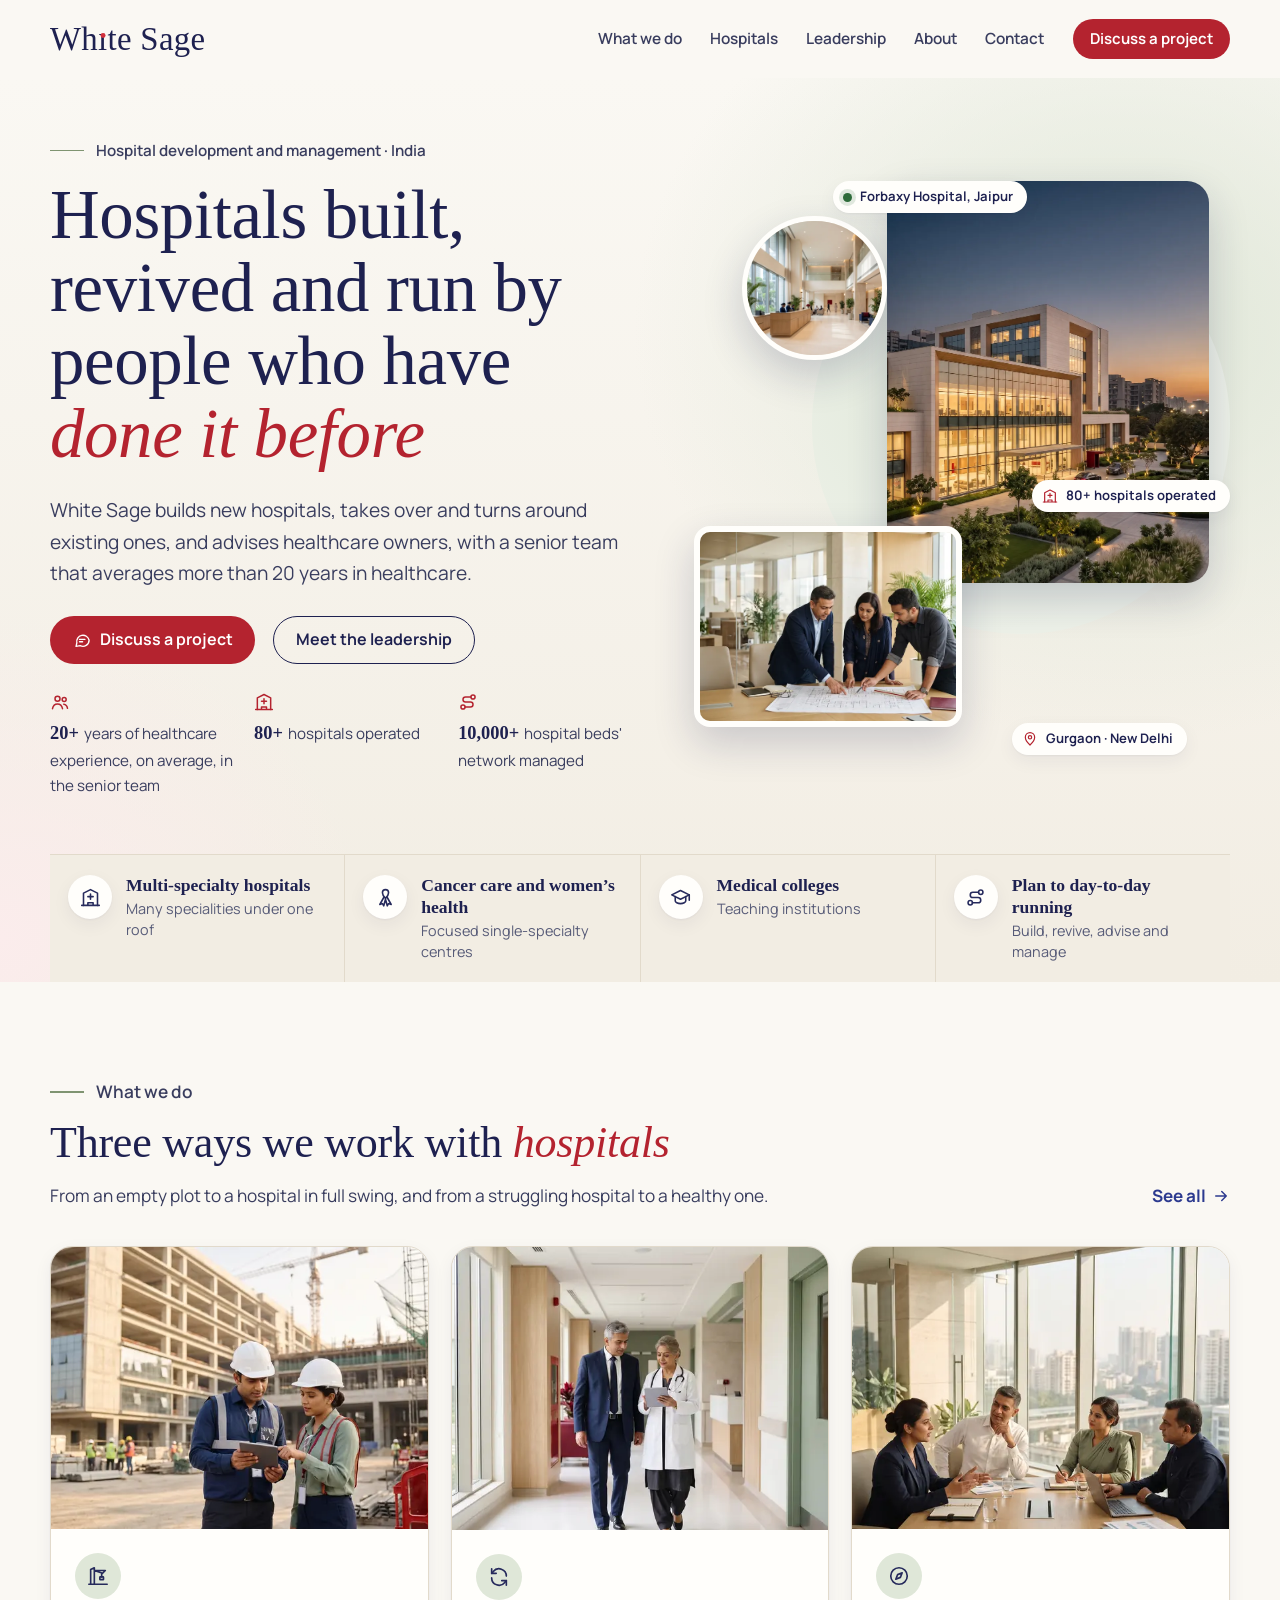
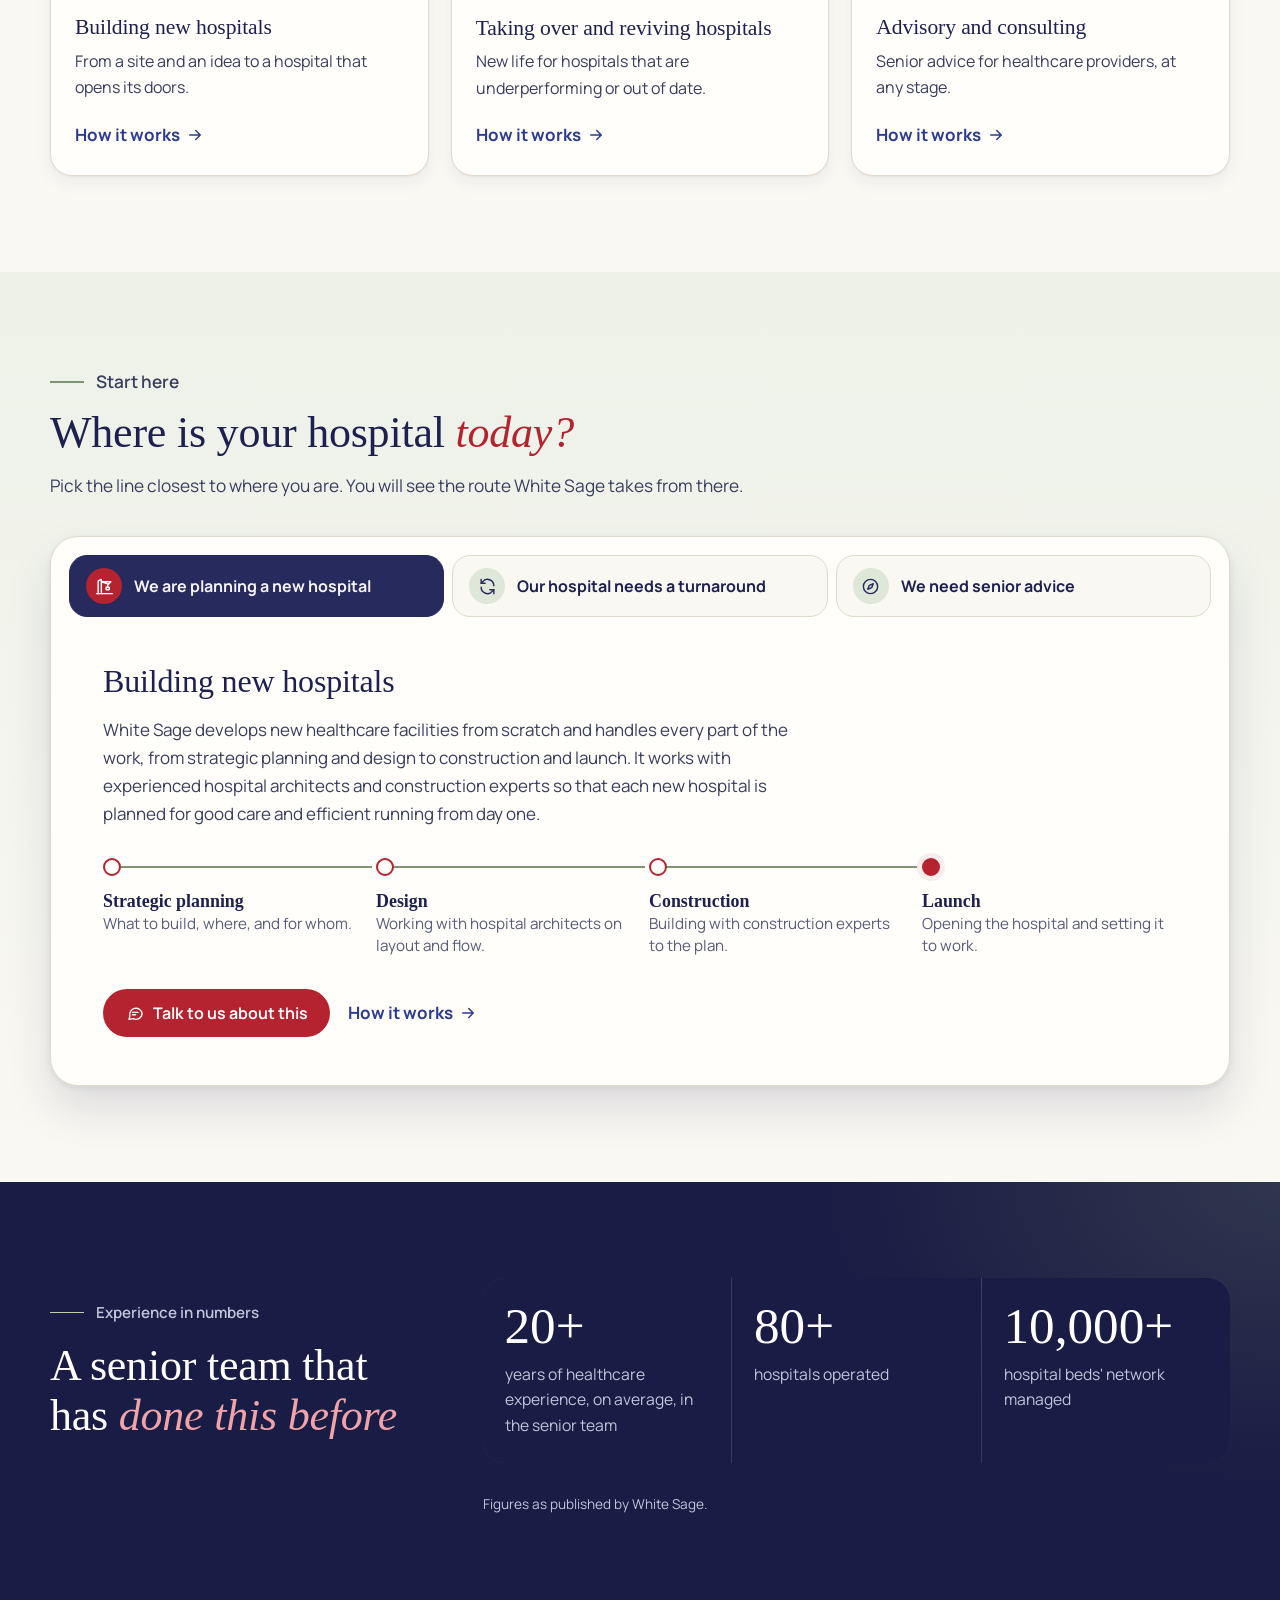
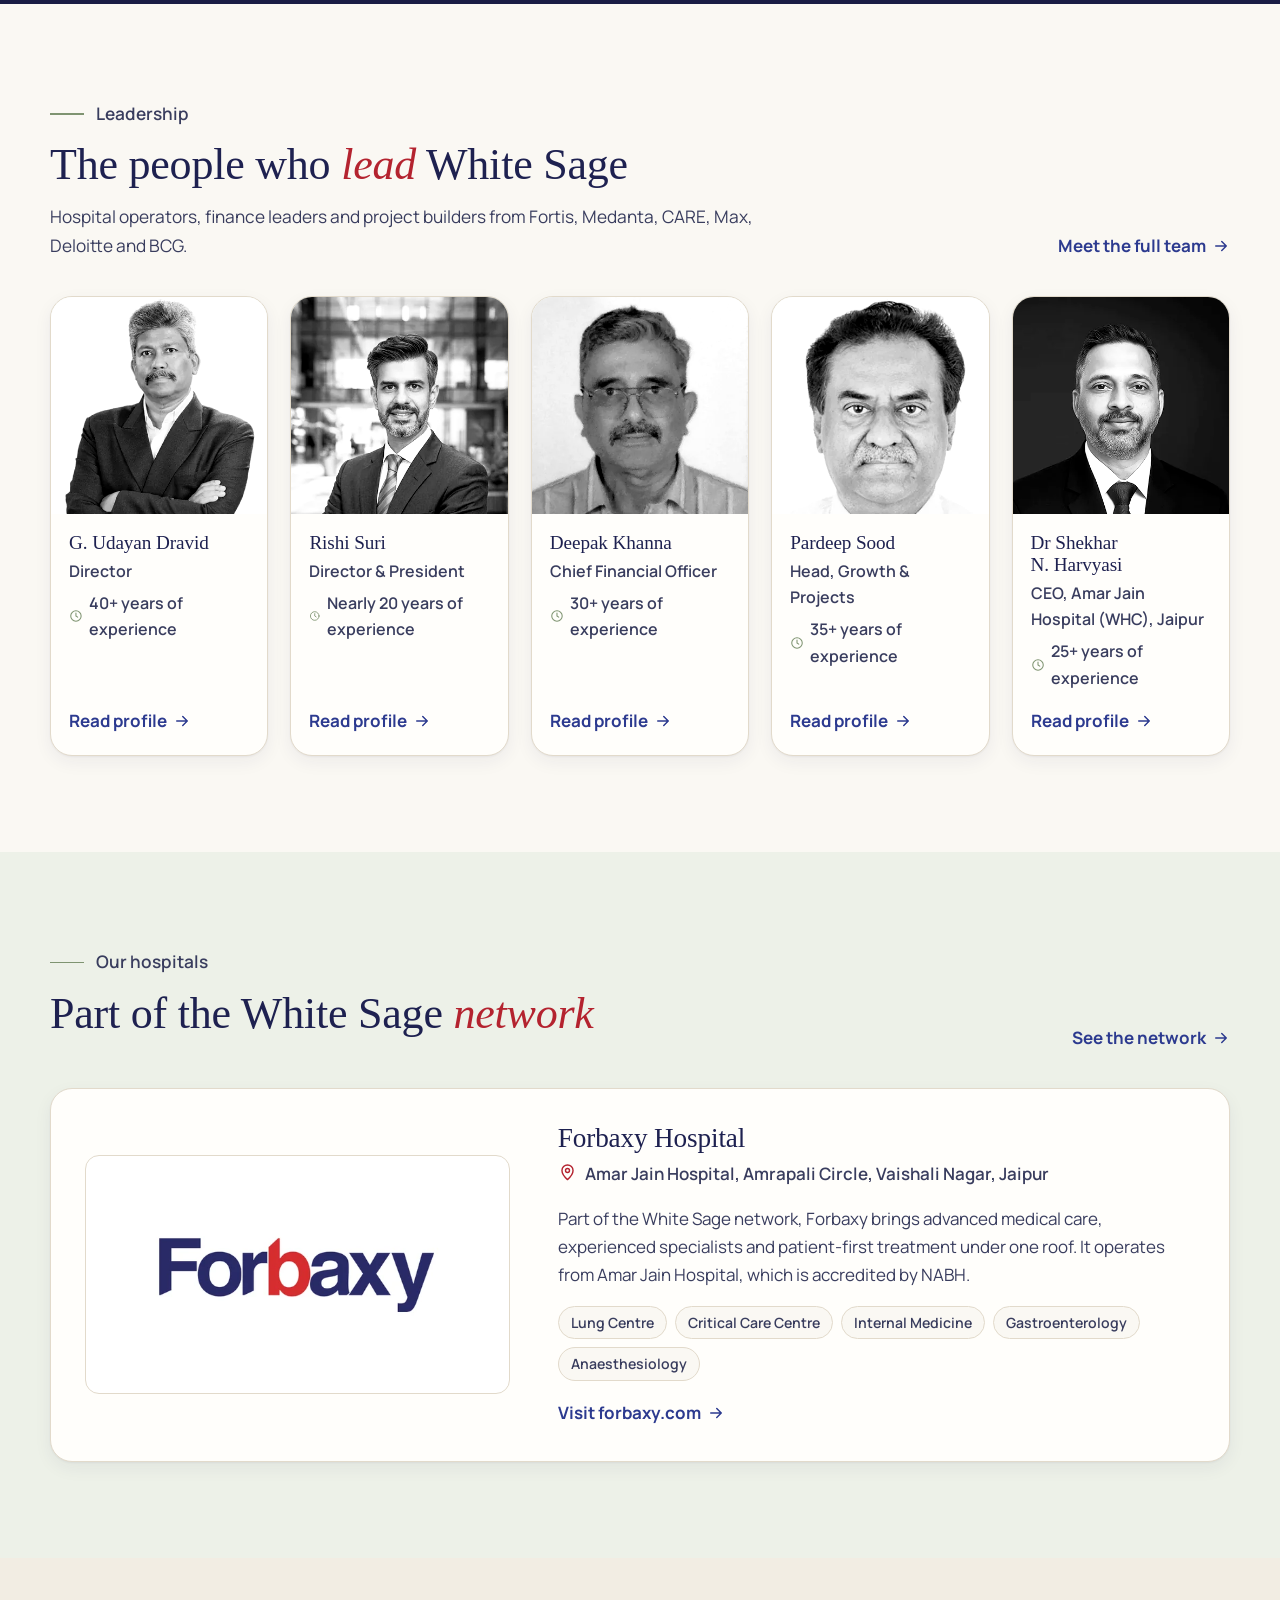
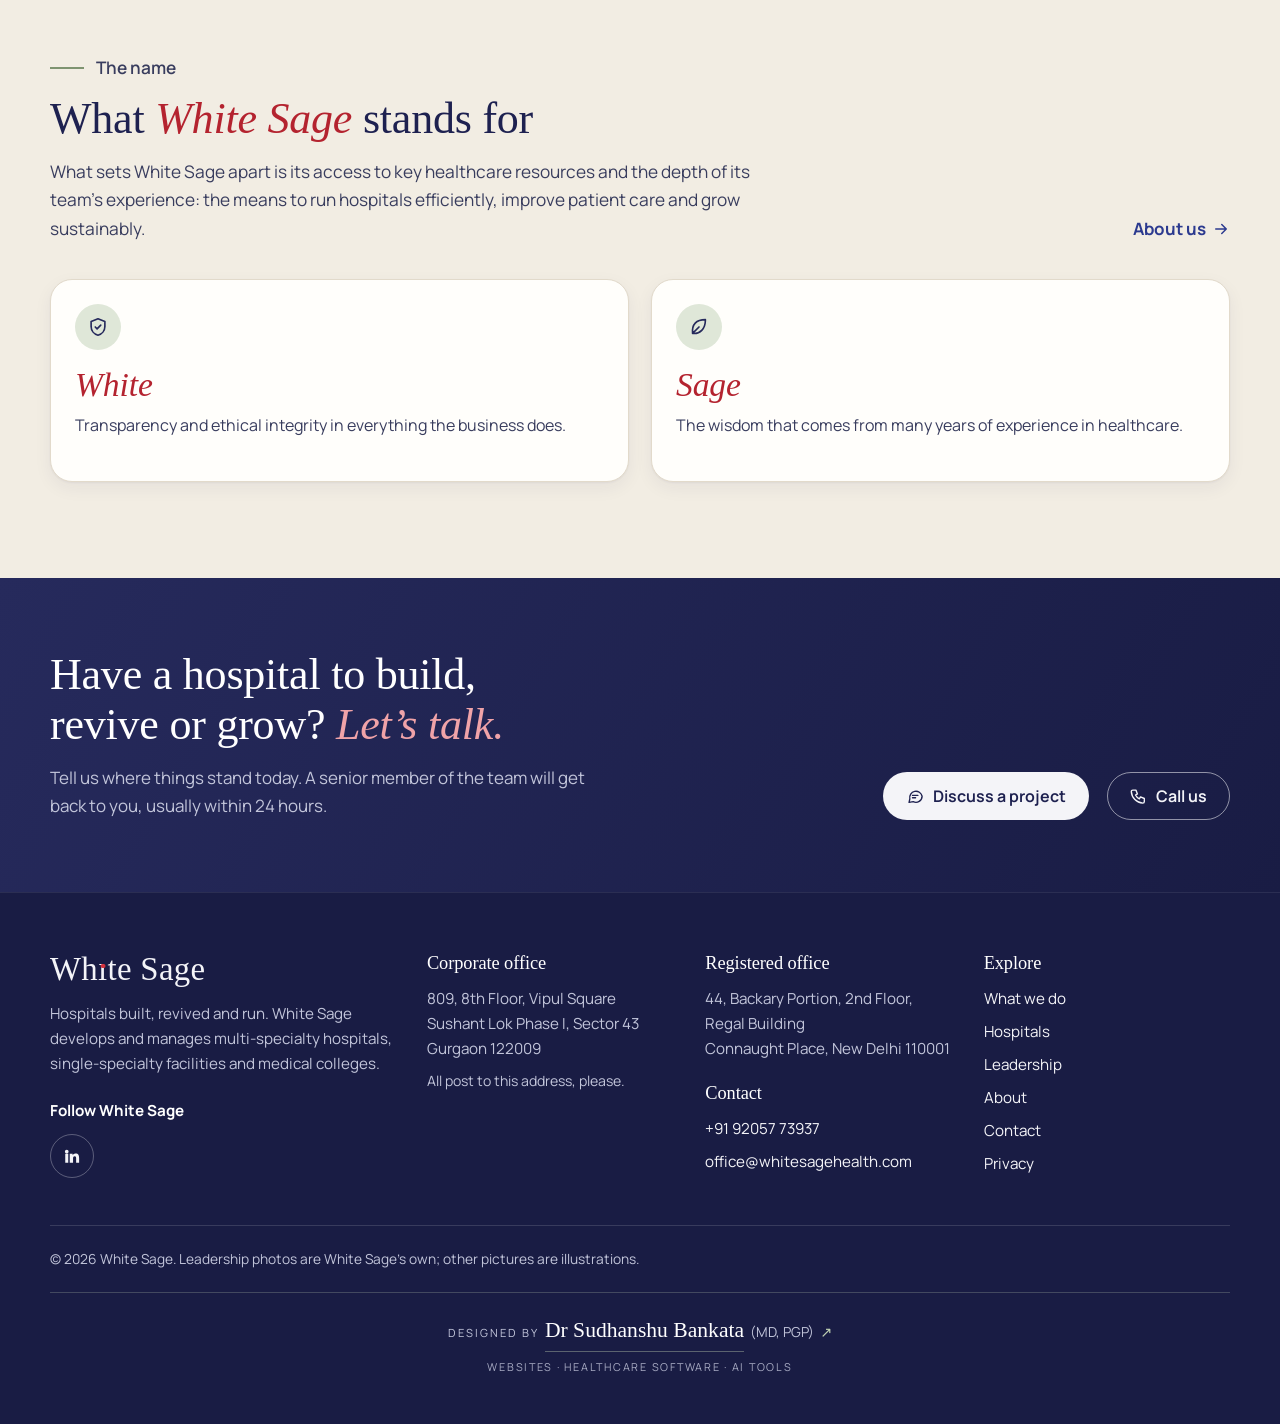
==== index.html @ d0e11351 "White Sage website: first publish (pitch preview, not indexed) Seven pages and a 404 built with the " ====
<!doctype html>
<html lang="en-IN" data-root="">
<head>
<meta charset="utf-8">
<meta name="viewport" content="width=device-width, initial-scale=1, viewport-fit=cover">
<title>White Sage | Build, revive and run hospitals</title>
<meta name="description" content="White Sage builds new hospitals, takes over and turns around existing ones, and advises healthcare owners in India.">
<meta name="robots" content="noindex, nofollow">
<link rel="canonical" href="https://drbankata.github.io/white-sage/">
<meta name="theme-color" content="#262A5C">
<meta property="og:type" content="website">
<meta property="og:site_name" content="White Sage">
<meta property="og:title" content="White Sage | Build, revive and run hospitals">
<meta property="og:description" content="White Sage builds new hospitals, takes over and turns around existing ones, and advises healthcare owners in India.">
<meta property="og:url" content="https://drbankata.github.io/white-sage/">
<meta property="og:image" content="https://drbankata.github.io/white-sage/assets/img/og-image.jpg">
<meta property="og:image:width" content="1200">
<meta property="og:image:height" content="630">
<meta property="og:locale" content="en_IN">
<meta name="twitter:card" content="summary_large_image">
<link rel="icon" href="assets/img/favicon.svg" type="image/svg+xml">
<link rel="icon" href="assets/img/favicon-32.png" sizes="32x32" type="image/png">
<link rel="apple-touch-icon" href="assets/img/apple-touch-icon.png">
<link rel="preload" href="assets/fonts/bodoni.woff2" as="font" type="font/woff2" crossorigin>
<link rel="preload" href="assets/fonts/manrope.woff2" as="font" type="font/woff2" crossorigin>
<link rel="preload" as="image" href="assets/img/pics/hero-main.webp" fetchpriority="high" media="(min-width: 900px)">
<link rel="stylesheet" href="assets/css/site.css?v=835ce0eeab">
<script type="application/ld+json">{"@context": "https://schema.org", "@graph": [{"@type": "Organization", "@id": "https://drbankata.github.io/white-sage/#org", "name": "White Sage", "url": "https://drbankata.github.io/white-sage/", "logo": "https://drbankata.github.io/white-sage/assets/img/logo-512.png", "description": "White Sage develops and manages multi-specialty hospitals, single-specialty facilities focused on cancer care and women's health, and medical colleges.", "email": "office@whitesagehealth.com", "telephone": "+91-9205773937", "sameAs": ["https://www.linkedin.com/company/white-sage-health/"], "address": {"@type": "PostalAddress", "streetAddress": "809, 8th Floor, Vipul Square, Sushant Lok Phase I, Sector 43", "addressLocality": "Gurgaon", "addressRegion": "Haryana", "postalCode": "122009", "addressCountry": "IN"}}, {"@type": "WebSite", "@id": "https://drbankata.github.io/white-sage/#website", "name": "White Sage", "url": "https://drbankata.github.io/white-sage/", "publisher": {"@id": "https://drbankata.github.io/white-sage/#org"}}]}</script>
<script type="application/ld+json">{"@context": "https://schema.org", "@type": "Service", "name": "Building new hospitals", "description": "White Sage develops new healthcare facilities from scratch and handles every part of the work, from strategic planning and design to construction and launch. It works with experienced hospital architects and construction experts so that each new hospital is planned for good care and efficient running from day one.", "provider": {"@id": "https://drbankata.github.io/white-sage/#org"}}</script>
<script type="application/ld+json">{"@context": "https://schema.org", "@type": "Service", "name": "Taking over and reviving hospitals", "description": "White Sage takes over and transforms hospitals that are underperforming or outdated. The work starts with a full assessment, then makes planned improvements to operations, infrastructure and patient care, bringing the hospital up to modern standards.", "provider": {"@id": "https://drbankata.github.io/white-sage/#org"}}</script>
<script type="application/ld+json">{"@context": "https://schema.org", "@type": "Service", "name": "Advisory and consulting", "description": "White Sage advises healthcare providers on strategic planning, operational management and analysis. With a network of specialists it offers joined-up help at every stage, from design to growth.", "provider": {"@id": "https://drbankata.github.io/white-sage/#org"}}</script>
</head>
<body>
<a class="skip" href="#main">Skip to content</a>
<header class="site-header">
  <div class="wrap head-in">
    <a class="brand" href="./"><span class="wm" aria-hidden="true">Wh<span class="wm-i">&#305;</span>te Sage</span><span class="sr-only">White Sage</span></a>
    <nav id="site-nav" aria-label="Main">
      <ul><li class="nav-home"><a href="" aria-current="page">Home</a></li><li><a href="what-we-do/">What we do</a></li><li><a href="hospitals/">Hospitals</a></li><li><a href="leadership/">Leadership</a></li><li><a href="about/">About</a></li><li><a href="contact/">Contact</a></li></ul>
      <div class="nav-extra">
        <a class="btn btn-red" href="contact/#message"><svg viewBox="0 0 24 24" fill="none" stroke="currentColor" stroke-width="1.8" stroke-linecap="round" stroke-linejoin="round" aria-hidden="true"><path d="M21 12a8 8 0 0 1-11.6 7.1L4 20l1-4.6A8 8 0 1 1 21 12Z"/><path d="M8.5 11h7M8.5 14h4"/></svg>Discuss a project</a>
        <a class="btn btn-line" data-show="phone" href="#"><svg viewBox="0 0 24 24" fill="none" stroke="currentColor" stroke-width="1.8" stroke-linecap="round" stroke-linejoin="round" aria-hidden="true"><path d="M5 4h4l2 5-2.5 1.5a11 11 0 0 0 5 5L15 13l5 2v4a2 2 0 0 1-2 2A16 16 0 0 1 3 6a2 2 0 0 1 2-2"/></svg><span data-fill>Call White Sage</span></a>
        <a class="btn btn-line" data-show="email" href="#"><svg viewBox="0 0 24 24" fill="none" stroke="currentColor" stroke-width="1.8" stroke-linecap="round" stroke-linejoin="round" aria-hidden="true"><rect x="3" y="5" width="18" height="14" rx="2"/><path d="m3 7 9 6 9-6"/></svg><span data-fill>Email White Sage</span></a>
      </div>
    </nav>
    <a class="btn btn-red btn-s head-cta" href="contact/#message">Discuss a project</a>
    <button class="menu-btn" type="button" aria-expanded="false" aria-controls="site-nav"><svg viewBox="0 0 24 24" fill="none" stroke="currentColor" stroke-width="1.8" stroke-linecap="round" aria-hidden="true"><path d="M4 7h16M4 12h16M4 17h10"/></svg><span class="sr-only">Open menu</span></button>
  </div>
</header>
<main id="main">
<section class="hero">
  <div class="wrap hero-grid">
    <div class="hero-copy">
      <p class="kicker"><span class="rule"></span>Hospital development and management &middot; India</p>
      <h1>Hospitals built, revived and run by people who have <em>done it before</em></h1>
      <p class="hero-lede">White Sage builds new hospitals, takes over and turns around existing ones, and advises healthcare owners, with a senior team that averages more than 20 years in healthcare.</p>
      <div class="btn-row"><a class="btn btn-red" href="contact/#message"><svg viewBox="0 0 24 24" fill="none" stroke="currentColor" stroke-width="1.8" stroke-linecap="round" stroke-linejoin="round" aria-hidden="true"><path d="M21 12a8 8 0 0 1-11.6 7.1L4 20l1-4.6A8 8 0 1 1 21 12Z"/><path d="M8.5 11h7M8.5 14h4"/></svg>Discuss a project</a><a class="btn btn-line" href="leadership/">Meet the leadership</a></div>
      <ul class="trust"><li><svg viewBox="0 0 24 24" fill="none" stroke="currentColor" stroke-width="1.8" stroke-linecap="round" stroke-linejoin="round" aria-hidden="true"><circle cx="9" cy="8" r="3"/><path d="M3 20c.7-3.4 3-5.5 6-5.5s5.3 2.1 6 5.5"/><circle cx="17" cy="9" r="2.4"/><path d="M16.5 14.6c2.3.3 4 2.1 4.5 5"/></svg><span><b>20+</b> years of healthcare experience, on average, in the senior team</span></li><li><svg viewBox="0 0 24 24" fill="none" stroke="currentColor" stroke-width="1.8" stroke-linecap="round" stroke-linejoin="round" aria-hidden="true"><path d="M4 21V7l8-4 8 4v14"/><path d="M2 21h20M12 8v6M9 11h6M9 21v-3h6v3"/></svg><span><b>80+</b> hospitals operated</span></li><li><svg viewBox="0 0 24 24" fill="none" stroke="currentColor" stroke-width="1.8" stroke-linecap="round" stroke-linejoin="round" aria-hidden="true"><circle cx="6" cy="18" r="2.5"/><circle cx="18" cy="6" r="2.5"/><path d="M8.5 18H15a3 3 0 0 0 0-6H9a3 3 0 0 1 0-6h6.5"/></svg><span><b>10,000+</b> hospital beds' network managed</span></li></ul>
    </div>
    <div class="collage">
      <span class="halo" aria-hidden="true"></span>
      <figure class="c-main frame"><img src="assets/img/pics/hero-main.webp" srcset="assets/img/pics/hero-main-640.webp 640w, assets/img/pics/hero-main.webp 900w" sizes="(min-width: 900px) 30vw, 70vw" width="900" height="1125" alt="A modern multi-storey hospital building at dusk, its glass front lit from inside" fetchpriority="high"></figure>
      <figure class="c-plan"><img src="assets/img/pics/hero-plan.webp" srcset="assets/img/pics/hero-plan-640.webp 640w, assets/img/pics/hero-plan.webp 960w" sizes="(min-width: 900px) 20vw, 45vw" width="960" height="720" alt="Hospital leaders and an architect going over a hospital floor plan at a table" loading="lazy" decoding="async"></figure>
      <figure class="c-lobby"><img src="assets/img/pics/hero-lobby.webp" srcset="assets/img/pics/hero-lobby-640.webp 640w, assets/img/pics/hero-lobby.webp 720w" sizes="(min-width: 900px) 12vw, 28vw" width="720" height="720" alt="The bright, calm reception hall of a modern hospital" loading="lazy" decoding="async"></figure>
      <span class="hchip hchip-a"><svg viewBox="0 0 24 24" fill="none" stroke="currentColor" stroke-width="1.8" stroke-linecap="round" stroke-linejoin="round" aria-hidden="true"><path d="M4 21V7l8-4 8 4v14"/><path d="M2 21h20M12 8v6M9 11h6M9 21v-3h6v3"/></svg>80+ hospitals operated</span>
      <span class="hchip hchip-b"><span class="live-dot" aria-hidden="true"></span>Forbaxy Hospital, Jaipur</span>
      <span class="hchip hchip-c"><svg viewBox="0 0 24 24" fill="none" stroke="currentColor" stroke-width="1.8" stroke-linecap="round" stroke-linejoin="round" aria-hidden="true"><path d="M12 21s-7-6.2-7-11.5A7 7 0 0 1 19 9.5C19 14.8 12 21 12 21Z"/><circle cx="12" cy="9.5" r="2.5"/></svg>Gurgaon &middot; New Delhi</span>
    </div>
  </div>
  <div class="wrap"><div class="benefits"><div><span class="ico"><svg viewBox="0 0 24 24" fill="none" stroke="currentColor" stroke-width="1.8" stroke-linecap="round" stroke-linejoin="round" aria-hidden="true"><path d="M4 21V7l8-4 8 4v14"/><path d="M2 21h20M12 8v6M9 11h6M9 21v-3h6v3"/></svg></span><span><b>Multi-specialty hospitals</b><span>Many specialities under one roof</span></span></div><div><span class="ico"><svg viewBox="0 0 24 24" fill="none" stroke="currentColor" stroke-width="1.8" stroke-linecap="round" stroke-linejoin="round" aria-hidden="true"><path d="M12 3c-2 0-3.5 1.6-3.5 3.6 0 3 3.5 6.4 3.5 6.4s3.5-3.4 3.5-6.4C15.5 4.6 14 3 12 3Z"/><path d="m10 12-4.5 8 3-1 1.5 2.5L12 14M14 12l4.5 8-3-1-1.5 2.5L12 14"/></svg></span><span><b>Cancer care and women&rsquo;s health</b><span>Focused single-specialty centres</span></span></div><div><span class="ico"><svg viewBox="0 0 24 24" fill="none" stroke="currentColor" stroke-width="1.8" stroke-linecap="round" stroke-linejoin="round" aria-hidden="true"><path d="m2 9 10-5 10 5-10 5L2 9Z"/><path d="M6 11v5c0 1.5 2.7 3 6 3s6-1.5 6-3v-5M22 9v6"/></svg></span><span><b>Medical colleges</b><span>Teaching institutions</span></span></div><div><span class="ico"><svg viewBox="0 0 24 24" fill="none" stroke="currentColor" stroke-width="1.8" stroke-linecap="round" stroke-linejoin="round" aria-hidden="true"><circle cx="6" cy="18" r="2.5"/><circle cx="18" cy="6" r="2.5"/><path d="M8.5 18H15a3 3 0 0 0 0-6H9a3 3 0 0 1 0-6h6.5"/></svg></span><span><b>Plan to day-to-day running</b><span>Build, revive, advise and manage</span></span></div></div></div>
</section>

<section class="section" aria-labelledby="focus-h">
  <div class="wrap">
    <div class="sec-head">
      <div><p class="kicker"><span class="rule"></span>What we do</p><h2 id="focus-h">Three ways we work with <em>hospitals</em></h2><p>From an empty plot to a hospital in full swing, and from a struggling hospital to a healthy one.</p></div><a class="link-arrow" href="what-we-do/">See all<svg viewBox="0 0 24 24" fill="none" stroke="currentColor" stroke-width="2" stroke-linecap="round" stroke-linejoin="round" aria-hidden="true"><path d="M5 12h14M13 6l6 6-6 6"/></svg></a>
    </div>
    <div class="cards three"><article class="card"><figure class="card-img"><img src="assets/img/pics/build.webp" srcset="assets/img/pics/build-640.webp 640w, assets/img/pics/build.webp 1200w" sizes="(min-width: 1100px) 33vw, (min-width: 640px) 50vw, 100vw" width="1200" height="800" alt="A project leader and an engineer in hard hats reviewing plans on a hospital construction site" loading="lazy" decoding="async"></figure><div class="card-body"><span class="cico"><svg viewBox="0 0 24 24" fill="none" stroke="currentColor" stroke-width="1.8" stroke-linecap="round" stroke-linejoin="round" aria-hidden="true"><path d="M4 21V5l4-2v18M8 6h12l-3 3M8 6l9 3M16 9v4"/><rect x="14" y="13" width="4" height="3" rx=".5"/><path d="M2 21h20"/></svg></span><h3>Building new hospitals</h3><p>From a site and an idea to a hospital that opens its doors.</p><a class="link-arrow" href="what-we-do/#build">How it works<svg viewBox="0 0 24 24" fill="none" stroke="currentColor" stroke-width="2" stroke-linecap="round" stroke-linejoin="round" aria-hidden="true"><path d="M5 12h14M13 6l6 6-6 6"/></svg></a></div></article><article class="card"><figure class="card-img"><img src="assets/img/pics/revive.webp" srcset="assets/img/pics/revive-640.webp 640w, assets/img/pics/revive.webp 1200w" sizes="(min-width: 1100px) 33vw, (min-width: 640px) 50vw, 100vw" width="1200" height="800" alt="Hospital managers and a senior doctor walking a ward corridor, reviewing figures on a tablet" loading="lazy" decoding="async"></figure><div class="card-body"><span class="cico"><svg viewBox="0 0 24 24" fill="none" stroke="currentColor" stroke-width="1.8" stroke-linecap="round" stroke-linejoin="round" aria-hidden="true"><path d="M20 11a8 8 0 0 0-14.3-4.9L4 8"/><path d="M4 3v5h5"/><path d="M4 13a8 8 0 0 0 14.3 4.9L20 16"/><path d="M20 21v-5h-5"/></svg></span><h3>Taking over and reviving hospitals</h3><p>New life for hospitals that are underperforming or out of date.</p><a class="link-arrow" href="what-we-do/#revive">How it works<svg viewBox="0 0 24 24" fill="none" stroke="currentColor" stroke-width="2" stroke-linecap="round" stroke-linejoin="round" aria-hidden="true"><path d="M5 12h14M13 6l6 6-6 6"/></svg></a></div></article><article class="card"><figure class="card-img"><img src="assets/img/pics/advise.webp" srcset="assets/img/pics/advise-640.webp 640w, assets/img/pics/advise.webp 1200w" sizes="(min-width: 1100px) 33vw, (min-width: 640px) 50vw, 100vw" width="1200" height="800" alt="Healthcare executives around a boardroom table, discussing a hospital plan" loading="lazy" decoding="async"></figure><div class="card-body"><span class="cico"><svg viewBox="0 0 24 24" fill="none" stroke="currentColor" stroke-width="1.8" stroke-linecap="round" stroke-linejoin="round" aria-hidden="true"><circle cx="12" cy="12" r="9"/><path d="m15.5 8.5-2 5-5 2 2-5 5-2Z"/></svg></span><h3>Advisory and consulting</h3><p>Senior advice for healthcare providers, at any stage.</p><a class="link-arrow" href="what-we-do/#advise">How it works<svg viewBox="0 0 24 24" fill="none" stroke="currentColor" stroke-width="2" stroke-linecap="round" stroke-linejoin="round" aria-hidden="true"><path d="M5 12h14M13 6l6 6-6 6"/></svg></a></div></article></div>
  </div>
</section>

<section class="section picker-band" aria-labelledby="picker-h">
  <div class="wrap">
    <div class="sec-head">
      <div><p class="kicker"><span class="rule"></span>Start here</p><h2 id="picker-h">Where is your hospital <em>today?</em></h2><p>Pick the line closest to where you are. You will see the route White Sage takes from there.</p></div>
    </div>
    <div class="picker" data-picker>
      <div class="tabs" role="tablist" aria-label="Where is your hospital today?"><button type="button" role="tab" id="tab-build" aria-controls="pane-build" aria-selected="true"><span class="tab-ico"><svg viewBox="0 0 24 24" fill="none" stroke="currentColor" stroke-width="1.8" stroke-linecap="round" stroke-linejoin="round" aria-hidden="true"><path d="M4 21V5l4-2v18M8 6h12l-3 3M8 6l9 3M16 9v4"/><rect x="14" y="13" width="4" height="3" rx=".5"/><path d="M2 21h20"/></svg></span>We are planning a new hospital</button><button type="button" role="tab" id="tab-revive" aria-controls="pane-revive" aria-selected="false" tabindex="-1"><span class="tab-ico"><svg viewBox="0 0 24 24" fill="none" stroke="currentColor" stroke-width="1.8" stroke-linecap="round" stroke-linejoin="round" aria-hidden="true"><path d="M20 11a8 8 0 0 0-14.3-4.9L4 8"/><path d="M4 3v5h5"/><path d="M4 13a8 8 0 0 0 14.3 4.9L20 16"/><path d="M20 21v-5h-5"/></svg></span>Our hospital needs a turnaround</button><button type="button" role="tab" id="tab-advise" aria-controls="pane-advise" aria-selected="false" tabindex="-1"><span class="tab-ico"><svg viewBox="0 0 24 24" fill="none" stroke="currentColor" stroke-width="1.8" stroke-linecap="round" stroke-linejoin="round" aria-hidden="true"><circle cx="12" cy="12" r="9"/><path d="m15.5 8.5-2 5-5 2 2-5 5-2Z"/></svg></span>We need senior advice</button></div>
      
      <div class="pane" role="tabpanel" id="pane-build" aria-labelledby="tab-build" tabindex="0">
        <div class="pane-copy">
          <h3>Building new hospitals</h3>
          <p>White Sage develops new healthcare facilities from scratch and handles every part of the work, from strategic planning and design to construction and launch. It works with experienced hospital architects and construction experts so that each new hospital is planned for good care and efficient running from day one.</p>
          <ol class="route" aria-label="How White Sage works: building new hospitals"><li><span class="dot" aria-hidden="true"></span><b>Strategic planning</b><span>What to build, where, and for whom.</span></li><li><span class="dot" aria-hidden="true"></span><b>Design</b><span>Working with hospital architects on layout and flow.</span></li><li><span class="dot" aria-hidden="true"></span><b>Construction</b><span>Building with construction experts to the plan.</span></li><li><span class="dot" aria-hidden="true"></span><b>Launch</b><span>Opening the hospital and setting it to work.</span></li></ol>
          <div class="btn-row"><a class="btn btn-red" href="contact/?about=build#message"><svg viewBox="0 0 24 24" fill="none" stroke="currentColor" stroke-width="1.8" stroke-linecap="round" stroke-linejoin="round" aria-hidden="true"><path d="M21 12a8 8 0 0 1-11.6 7.1L4 20l1-4.6A8 8 0 1 1 21 12Z"/><path d="M8.5 11h7M8.5 14h4"/></svg>Talk to us about this</a>
            <a class="link-arrow" href="what-we-do/#build">How it works<svg viewBox="0 0 24 24" fill="none" stroke="currentColor" stroke-width="2" stroke-linecap="round" stroke-linejoin="round" aria-hidden="true"><path d="M5 12h14M13 6l6 6-6 6"/></svg></a></div>
        </div>
      </div>
      <div class="pane" role="tabpanel" id="pane-revive" aria-labelledby="tab-revive" tabindex="0">
        <div class="pane-copy">
          <h3>Taking over and reviving hospitals</h3>
          <p>White Sage takes over and transforms hospitals that are underperforming or outdated. The work starts with a full assessment, then makes planned improvements to operations, infrastructure and patient care, bringing the hospital up to modern standards.</p>
          <ol class="route" aria-label="How White Sage works: taking over and reviving hospitals"><li><span class="dot" aria-hidden="true"></span><b>Assessment</b><span>A complete look at how the hospital runs today.</span></li><li><span class="dot" aria-hidden="true"></span><b>Operations</b><span>Better processes and day-to-day running.</span></li><li><span class="dot" aria-hidden="true"></span><b>Infrastructure</b><span>Upgrading buildings, equipment and systems.</span></li><li><span class="dot" aria-hidden="true"></span><b>Patient care</b><span>Raising the standard of care and the patient experience.</span></li></ol>
          <div class="btn-row"><a class="btn btn-red" href="contact/?about=revive#message"><svg viewBox="0 0 24 24" fill="none" stroke="currentColor" stroke-width="1.8" stroke-linecap="round" stroke-linejoin="round" aria-hidden="true"><path d="M21 12a8 8 0 0 1-11.6 7.1L4 20l1-4.6A8 8 0 1 1 21 12Z"/><path d="M8.5 11h7M8.5 14h4"/></svg>Talk to us about this</a>
            <a class="link-arrow" href="what-we-do/#revive">How it works<svg viewBox="0 0 24 24" fill="none" stroke="currentColor" stroke-width="2" stroke-linecap="round" stroke-linejoin="round" aria-hidden="true"><path d="M5 12h14M13 6l6 6-6 6"/></svg></a></div>
        </div>
      </div>
      <div class="pane" role="tabpanel" id="pane-advise" aria-labelledby="tab-advise" tabindex="0">
        <div class="pane-copy">
          <h3>Advisory and consulting</h3>
          <p>White Sage advises healthcare providers on strategic planning, operational management and analysis. With a network of specialists it offers joined-up help at every stage, from design to growth.</p>
          <ol class="route" aria-label="How White Sage works: advisory and consulting"><li><span class="dot" aria-hidden="true"></span><b>Strategic planning</b><span>Direction, markets and the business case.</span></li><li><span class="dot" aria-hidden="true"></span><b>Operational management</b><span>How the hospital is organised and run.</span></li><li><span class="dot" aria-hidden="true"></span><b>Analytical insights</b><span>Decisions backed by the numbers.</span></li><li><span class="dot" aria-hidden="true"></span><b>Growth</b><span>Expanding services and reach, step by step.</span></li></ol>
          <div class="btn-row"><a class="btn btn-red" href="contact/?about=advise#message"><svg viewBox="0 0 24 24" fill="none" stroke="currentColor" stroke-width="1.8" stroke-linecap="round" stroke-linejoin="round" aria-hidden="true"><path d="M21 12a8 8 0 0 1-11.6 7.1L4 20l1-4.6A8 8 0 1 1 21 12Z"/><path d="M8.5 11h7M8.5 14h4"/></svg>Talk to us about this</a>
            <a class="link-arrow" href="what-we-do/#advise">How it works<svg viewBox="0 0 24 24" fill="none" stroke="currentColor" stroke-width="2" stroke-linecap="round" stroke-linejoin="round" aria-hidden="true"><path d="M5 12h14M13 6l6 6-6 6"/></svg></a></div>
        </div>
      </div>
    </div>
  </div>
</section>

<section class="stats-band" aria-labelledby="stats-h">
  <div class="wrap">
    <div class="stats-copy"><p class="kicker kicker-light"><span class="rule"></span>Experience in numbers</p>
      <h2 id="stats-h">A senior team that has <em>done this before</em></h2></div>
    <div class="stats"><div><b>20+</b><span>years of healthcare experience, on average, in the senior team</span></div><div><b>80+</b><span>hospitals operated</span></div><div><b>10,000+</b><span>hospital beds' network managed</span></div></div>
    <p class="stats-note">Figures as published by White Sage.</p>
  </div>
</section>
<section class="section" aria-labelledby="lead-h">
  <div class="wrap">
    <div class="sec-head">
      <div><p class="kicker"><span class="rule"></span>Leadership</p><h2 id="lead-h">The people who <em>lead</em> White Sage</h2><p>Hospital operators, finance leaders and project builders from Fortis, Medanta, CARE, Max, Deloitte and BCG.</p></div><a class="link-arrow" href="leadership/">Meet the full team<svg viewBox="0 0 24 24" fill="none" stroke="currentColor" stroke-width="2" stroke-linecap="round" stroke-linejoin="round" aria-hidden="true"><path d="M5 12h14M13 6l6 6-6 6"/></svg></a>
    </div>
    <div class="cards five"><article class="card person"><figure class="card-img portrait"><img src="assets/img/team/udayan-dravid.webp" width="400" height="400" alt="G. Udayan Dravid" loading="lazy" decoding="async"></figure><div class="card-body"><h3>G. Udayan Dravid</h3><p class="role">Director</p><p class="yrs"><svg viewBox="0 0 24 24" fill="none" stroke="currentColor" stroke-width="1.8" stroke-linecap="round" stroke-linejoin="round" aria-hidden="true"><circle cx="12" cy="12" r="9"/><path d="M12 7v5l3 2"/></svg>40+ years of experience</p><a class="link-arrow" href="leadership/#udayan-dravid">Read profile<svg viewBox="0 0 24 24" fill="none" stroke="currentColor" stroke-width="2" stroke-linecap="round" stroke-linejoin="round" aria-hidden="true"><path d="M5 12h14M13 6l6 6-6 6"/></svg><span class="sr-only"> of G. Udayan Dravid</span></a></div></article><article class="card person"><figure class="card-img portrait"><img src="assets/img/team/rishi-suri.webp" width="400" height="400" alt="Rishi Suri" loading="lazy" decoding="async"></figure><div class="card-body"><h3>Rishi Suri</h3><p class="role">Director &amp; President</p><p class="yrs"><svg viewBox="0 0 24 24" fill="none" stroke="currentColor" stroke-width="1.8" stroke-linecap="round" stroke-linejoin="round" aria-hidden="true"><circle cx="12" cy="12" r="9"/><path d="M12 7v5l3 2"/></svg>Nearly 20 years of experience</p><a class="link-arrow" href="leadership/#rishi-suri">Read profile<svg viewBox="0 0 24 24" fill="none" stroke="currentColor" stroke-width="2" stroke-linecap="round" stroke-linejoin="round" aria-hidden="true"><path d="M5 12h14M13 6l6 6-6 6"/></svg><span class="sr-only"> of Rishi Suri</span></a></div></article><article class="card person"><figure class="card-img portrait"><img src="assets/img/team/deepak-khanna.webp" width="400" height="400" alt="Deepak Khanna" loading="lazy" decoding="async"></figure><div class="card-body"><h3>Deepak Khanna</h3><p class="role">Chief Financial Officer</p><p class="yrs"><svg viewBox="0 0 24 24" fill="none" stroke="currentColor" stroke-width="1.8" stroke-linecap="round" stroke-linejoin="round" aria-hidden="true"><circle cx="12" cy="12" r="9"/><path d="M12 7v5l3 2"/></svg>30+ years of experience</p><a class="link-arrow" href="leadership/#deepak-khanna">Read profile<svg viewBox="0 0 24 24" fill="none" stroke="currentColor" stroke-width="2" stroke-linecap="round" stroke-linejoin="round" aria-hidden="true"><path d="M5 12h14M13 6l6 6-6 6"/></svg><span class="sr-only"> of Deepak Khanna</span></a></div></article><article class="card person"><figure class="card-img portrait"><img src="assets/img/team/pardeep-sood.webp" width="400" height="400" alt="Pardeep Sood" loading="lazy" decoding="async"></figure><div class="card-body"><h3>Pardeep Sood</h3><p class="role">Head, Growth &amp; Projects</p><p class="yrs"><svg viewBox="0 0 24 24" fill="none" stroke="currentColor" stroke-width="1.8" stroke-linecap="round" stroke-linejoin="round" aria-hidden="true"><circle cx="12" cy="12" r="9"/><path d="M12 7v5l3 2"/></svg>35+ years of experience</p><a class="link-arrow" href="leadership/#pardeep-sood">Read profile<svg viewBox="0 0 24 24" fill="none" stroke="currentColor" stroke-width="2" stroke-linecap="round" stroke-linejoin="round" aria-hidden="true"><path d="M5 12h14M13 6l6 6-6 6"/></svg><span class="sr-only"> of Pardeep Sood</span></a></div></article><article class="card person"><figure class="card-img portrait"><img src="assets/img/team/shekhar-harvyasi.webp" width="400" height="400" alt="Dr Shekhar N. Harvyasi" loading="lazy" decoding="async"></figure><div class="card-body"><h3>Dr Shekhar N. Harvyasi</h3><p class="role">CEO, Amar Jain Hospital (WHC), Jaipur</p><p class="yrs"><svg viewBox="0 0 24 24" fill="none" stroke="currentColor" stroke-width="1.8" stroke-linecap="round" stroke-linejoin="round" aria-hidden="true"><circle cx="12" cy="12" r="9"/><path d="M12 7v5l3 2"/></svg>25+ years of experience</p><a class="link-arrow" href="leadership/#shekhar-harvyasi">Read profile<svg viewBox="0 0 24 24" fill="none" stroke="currentColor" stroke-width="2" stroke-linecap="round" stroke-linejoin="round" aria-hidden="true"><path d="M5 12h14M13 6l6 6-6 6"/></svg><span class="sr-only"> of Dr Shekhar N. Harvyasi</span></a></div></article></div>
  </div>
</section>

<section class="section tint" aria-labelledby="net-h">
  <div class="wrap">
    <div class="sec-head">
      <div><p class="kicker"><span class="rule"></span>Our hospitals</p><h2 id="net-h">Part of the White Sage <em>network</em></h2></div><a class="link-arrow" href="hospitals/">See the network<svg viewBox="0 0 24 24" fill="none" stroke="currentColor" stroke-width="2" stroke-linecap="round" stroke-linejoin="round" aria-hidden="true"><path d="M5 12h14M13 6l6 6-6 6"/></svg></a>
    </div>
    <div class="feature">
      <a class="feature-logo" href="https://forbaxy.com/" target="_blank" rel="noopener"><img src="assets/img/forbaxy-logo.webp" width="560" height="160" alt="Forbaxy Hospital" loading="lazy" decoding="async"><span class="sr-only"> (opens in a new tab)</span></a>
      <div class="feature-copy">
        <h3>Forbaxy Hospital</h3>
        <p class="where"><svg viewBox="0 0 24 24" fill="none" stroke="currentColor" stroke-width="1.8" stroke-linecap="round" stroke-linejoin="round" aria-hidden="true"><path d="M12 21s-7-6.2-7-11.5A7 7 0 0 1 19 9.5C19 14.8 12 21 12 21Z"/><circle cx="12" cy="9.5" r="2.5"/></svg>Amar Jain Hospital, Amrapali Circle, Vaishali Nagar, Jaipur</p>
        <p>Part of the White Sage network, Forbaxy brings advanced medical care, experienced specialists and patient-first treatment under one roof. It operates from Amar Jain Hospital, which is accredited by NABH.</p>
        <ul class="tags"><li>Lung Centre</li><li>Critical Care Centre</li><li>Internal Medicine</li><li>Gastroenterology</li><li>Anaesthesiology</li></ul>
        <a class="link-arrow" href="https://forbaxy.com/" target="_blank" rel="noopener">Visit forbaxy.com<svg viewBox="0 0 24 24" fill="none" stroke="currentColor" stroke-width="2" stroke-linecap="round" stroke-linejoin="round" aria-hidden="true"><path d="M5 12h14M13 6l6 6-6 6"/></svg><span class="sr-only"> (opens in a new tab)</span></a>
      </div>
    </div>
  </div>
</section>

<section class="section parchment" aria-labelledby="name-h">
  <div class="wrap">
    <div class="sec-head">
      <div><p class="kicker"><span class="rule"></span>The name</p><h2 id="name-h">What <em>White Sage</em> stands for</h2><p>What sets White Sage apart is its access to key healthcare resources and the depth of its team's experience: the means to run hospitals efficiently, improve patient care and grow sustainably.</p></div><a class="link-arrow" href="about/">About us<svg viewBox="0 0 24 24" fill="none" stroke="currentColor" stroke-width="2" stroke-linecap="round" stroke-linejoin="round" aria-hidden="true"><path d="M5 12h14M13 6l6 6-6 6"/></svg></a>
    </div>
    <div class="cards two"><article class="card"><div class="card-body"><span class="cico"><svg viewBox="0 0 24 24" fill="none" stroke="currentColor" stroke-width="1.8" stroke-linecap="round" stroke-linejoin="round" aria-hidden="true"><path d="M12 3 4.5 6v5.5c0 4.6 3.2 8.4 7.5 9.5 4.3-1.1 7.5-4.9 7.5-9.5V6L12 3Z"/><path d="m9 12 2 2 4-4"/></svg></span><h3><span class="word">White</span></h3><p>Transparency and ethical integrity in everything the business does.</p></div></article><article class="card"><div class="card-body"><span class="cico"><svg viewBox="0 0 24 24" fill="none" stroke="currentColor" stroke-width="1.8" stroke-linecap="round" stroke-linejoin="round" aria-hidden="true"><path d="M5 19c8 1 14-5 14-15C9 4 4 9 5 19Zm0 0 7-7"/></svg></span><h3><span class="word">Sage</span></h3><p>The wisdom that comes from many years of experience in healthcare.</p></div></article></div>
  </div>
</section>
<section class="close-band">
  <div class="wrap">
    <div><h2>Have a hospital to build, revive or grow? <em>Let&rsquo;s talk.</em></h2><p>Tell us where things stand today. A senior member of the team will get back to you, usually within 24 hours.</p></div>
    <div class="btn-row"><a class="btn btn-light" href="contact/#message"><svg viewBox="0 0 24 24" fill="none" stroke="currentColor" stroke-width="1.8" stroke-linecap="round" stroke-linejoin="round" aria-hidden="true"><path d="M21 12a8 8 0 0 1-11.6 7.1L4 20l1-4.6A8 8 0 1 1 21 12Z"/><path d="M8.5 11h7M8.5 14h4"/></svg>Discuss a project</a><a class="btn btn-ghost-light" data-show="phone" href="#"><svg viewBox="0 0 24 24" fill="none" stroke="currentColor" stroke-width="1.8" stroke-linecap="round" stroke-linejoin="round" aria-hidden="true"><path d="M5 4h4l2 5-2.5 1.5a11 11 0 0 0 5 5L15 13l5 2v4a2 2 0 0 1-2 2A16 16 0 0 1 3 6a2 2 0 0 1 2-2"/></svg>Call us</a></div>
  </div>
</section>
</main>
<footer class="site-footer">
  <div class="wrap">
    <div class="foot-grid">
      <div class="foot-brand">
        <a class="brand brand-foot" href="./"><span class="wm" aria-hidden="true">Wh<span class="wm-i">&#305;</span>te Sage</span><span class="sr-only">White Sage</span></a>
        <p>Hospitals built, revived and run. White Sage develops and manages multi-specialty hospitals, single-specialty facilities and medical colleges.</p>
        <p class="foot-follow">Follow White Sage</p>
        <ul class="socials" aria-label="Follow White Sage">
          <li><a data-show="linkedin" href="https://www.linkedin.com/company/white-sage-health/" target="_blank" rel="noopener" title="LinkedIn"><svg viewBox="0 0 24 24" fill="currentColor" aria-hidden="true"><path d="M4.98 3.5a2.5 2.5 0 1 1 0 5 2.5 2.5 0 0 1 0-5ZM3 9h4v12H3zM9 9h3.8v1.7h.1a4.2 4.2 0 0 1 3.8-2c4 0 4.8 2.6 4.8 6V21h-4v-5.6c0-1.3 0-3-1.9-3s-2.2 1.5-2.2 2.9V21H9z"/></svg><span class="sr-only">LinkedIn (opens in a new tab)</span></a></li>
        </ul>
      </div>
      <div><h2 class="fh">Corporate office</h2>
        <address>809, 8th Floor, Vipul Square<br>Sushant Lok Phase I, Sector 43<br>Gurgaon 122009</address>
        <p class="foot-note">All post to this address, please.</p>
      </div>
      <div><h2 class="fh">Registered office</h2>
        <address>44, Backary Portion, 2nd Floor, Regal Building<br>Connaught Place, New Delhi 110001</address>
        <h2 class="fh fh-gap">Contact</h2>
        <ul>
          <li><a data-show="phone" href="#"><span data-fill>Phone</span></a></li>
          <li><a data-show="email" href="#"><span data-fill>Email</span></a></li>
        </ul>
      </div>
      <div><h2 class="fh">Explore</h2><ul><li><a href="what-we-do/">What we do</a></li><li><a href="hospitals/">Hospitals</a></li><li><a href="leadership/">Leadership</a></li><li><a href="about/">About</a></li><li><a href="contact/">Contact</a></li><li><a href="privacy/">Privacy</a></li></ul></div>
    </div>
    <div class="foot-legal">
      <p>&copy; <span data-year>2026</span> White Sage. Leadership photos are White Sage&rsquo;s own; other pictures are illustrations.</p>
    </div>
    <div class="made-by"><a class="mb" href="https://lexmedix.in/services/" target="_blank" rel="noopener"><span class="mb-main"><span class="mb-pre">Designed by</span> <span class="mb-name">Dr Sudhanshu Bankata</span> <span class="mb-cred">(MD, PGP)</span><span class="mb-arrow" aria-hidden="true">&#8599;</span></span><span class="mb-sr">, </span><span class="mb-sub">Websites &middot; Healthcare software &middot; AI tools</span><span class="mb-sr"> (opens in a new tab)</span></a></div>
  </div>
</footer>
<nav class="mbar" aria-label="Quick actions">
  <a data-show="phone" href="#"><svg viewBox="0 0 24 24" fill="none" stroke="currentColor" stroke-width="1.8" stroke-linecap="round" stroke-linejoin="round" aria-hidden="true"><path d="M5 4h4l2 5-2.5 1.5a11 11 0 0 0 5 5L15 13l5 2v4a2 2 0 0 1-2 2A16 16 0 0 1 3 6a2 2 0 0 1 2-2"/></svg>Call</a>
  <a data-show="email" href="#"><svg viewBox="0 0 24 24" fill="none" stroke="currentColor" stroke-width="1.8" stroke-linecap="round" stroke-linejoin="round" aria-hidden="true"><rect x="3" y="5" width="18" height="14" rx="2"/><path d="m3 7 9 6 9-6"/></svg>Email</a>
  <a class="book" href="contact/#message"><svg viewBox="0 0 24 24" fill="none" stroke="currentColor" stroke-width="1.8" stroke-linecap="round" stroke-linejoin="round" aria-hidden="true"><path d="M21 12a8 8 0 0 1-11.6 7.1L4 20l1-4.6A8 8 0 1 1 21 12Z"/><path d="M8.5 11h7M8.5 14h4"/></svg>Discuss</a>
</nav>
<button class="to-top" type="button" aria-label="Back to top"><svg viewBox="0 0 24 24" fill="none" stroke="currentColor" stroke-width="2" stroke-linecap="round" stroke-linejoin="round" aria-hidden="true"><path d="M12 19V5M5 12l7-7 7 7"/></svg></button>
<dialog id="send-dlg" aria-labelledby="send-title">
  <div class="dlg-in">
    <button class="dlg-x" type="button" data-close aria-label="Close"><svg viewBox="0 0 24 24" fill="none" stroke="currentColor" stroke-width="2" stroke-linecap="round" aria-hidden="true"><path d="M6 6l12 12M18 6 6 18"/></svg></button>
    <h2 id="send-title">Almost done</h2>
    <p data-unsent>Your message is ready. Send it by email, or copy it into WhatsApp or a letter. White Sage usually replies within 24 hours.</p>
    <p data-sent hidden class="ok-line">Sent. White Sage will get back to you, usually within 24 hours.</p>
    <pre class="msg-preview" tabindex="0" aria-label="Your message"></pre>
    <div class="send-opts">
      <a class="btn btn-red" data-send="email" href="#"><svg viewBox="0 0 24 24" fill="none" stroke="currentColor" stroke-width="1.8" stroke-linecap="round" stroke-linejoin="round" aria-hidden="true"><rect x="3" y="5" width="18" height="14" rx="2"/><path d="m3 7 9 6 9-6"/></svg>Send by email</a>
      <a class="btn btn-line" data-send="whatsapp" href="#"><svg viewBox="0 0 24 24" fill="none" stroke="currentColor" stroke-width="1.8" stroke-linecap="round" stroke-linejoin="round" aria-hidden="true"><path d="M21 12a8 8 0 0 1-11.6 7.1L4 20l1-4.6A8 8 0 1 1 21 12Z"/><path d="M8.5 11h7M8.5 14h4"/></svg>Send on WhatsApp</a>
      <a class="btn btn-line" data-send="form" href="#" hidden>Open the enquiry form</a>
      <button class="btn btn-line" type="button" data-copy><svg viewBox="0 0 24 24" fill="none" stroke="currentColor" stroke-width="1.8" stroke-linecap="round" stroke-linejoin="round" aria-hidden="true"><rect x="8" y="8" width="12" height="12" rx="2"/><path d="M16 8V6a2 2 0 0 0-2-2H6a2 2 0 0 0-2 2v8a2 2 0 0 0 2 2h2"/></svg>Copy the message</button>
    </div>
    <p class="small muted dlg-foot">Nothing is stored on this website. Your message goes only where you send it.</p>
  </div>
</dialog>
<script src="assets/js/site.js?v=835ce0eeab" defer></script>
</body>
</html>
---- assets/css/site.css ----
/* =====================================================================
   WHITE SAGE · site styles (generated pages read this; edit here, then python _build/build.py to bump ?v=)
   Mobile-first. Breakpoints: 640 / 900 / 1100 (desktop menu) / 1280. Colours ONLY from the :root tokens.
   ===================================================================== */

@font-face { font-family: "Bodoni Moda"; src: url("../fonts/bodoni.woff2") format("woff2"); font-weight: 400 900; font-style: normal; font-display: swap; }
@font-face { font-family: "Bodoni Moda"; src: url("../fonts/bodoni-italic.woff2") format("woff2"); font-weight: 400 900; font-style: italic; font-display: swap; }
@font-face { font-family: "Manrope"; src: url("../fonts/manrope.woff2") format("woff2"); font-weight: 200 800; font-style: normal; font-display: swap; }

:root {
  /* palette: their wordmark's navy and red, sage for the name, warm ivory and parchment bands, one night band */
  --paper: #FAF8F3;        /* ivory page */
  --card: #FFFEFB;         /* cards, header, dialogs */
  --white: #FFFFFF;
  --paper-2: #F2EDE3;      /* parchment band */
  --paper-3: #E6DFD1;      /* deeper parchment */
  --tint: #EDF1E8;         /* sage tint band */
  --sage: #7F9471;         /* decoration only: rules, halos, frames (never text on light) */
  --sage-soft: #DFE7D8;    /* icon discs */
  --sage-light: #BFD0B2;   /* sage on dark */
  --ink: #1E2150;          /* headings: White Sage navy */
  --ink-2: #393D5E;        /* body text */
  --ink-3: #575B78;        /* secondary text (AA on parchment and tint) */
  --navy: #262A5C;
  --night: #191C44;        /* the one dark band + footer */
  --line: #E2DACB;
  --field: #8E877A;        /* form borders (3:1 on ivory) */
  --red: #B4232F;          /* action colour and italic accent words (the dot of the i) */
  --red-deep: #8F1A24;
  --red-wash: #FBECEC;
  --dot: #D2303C;          /* the wordmark's dot */
  --link: #2C3A8F;
  --on-dark: #F4F4F8;
  --on-dark-soft: #C2C5DA;
  --ok: #2E6B3A;

  --serif: "Bodoni Moda", "Didot", "Bodoni 72", Georgia, serif;
  --sans: "Manrope", system-ui, -apple-system, "Segoe UI", Roboto, sans-serif;

  --gutter: 20px;
  --wrap: 1220px;
  --r-s: 8px;
  --r-m: 14px;
  --r-l: 22px;
  --shadow-1: 0 1px 2px rgba(30, 33, 80, .05), 0 6px 18px rgba(30, 33, 80, .06);
  --shadow-2: 0 2px 6px rgba(30, 33, 80, .07), 0 22px 44px rgba(30, 33, 80, .13);
  --shadow-photo: 0 16px 40px rgba(30, 33, 80, .2);
  --head-h: 66px;
}

/* ---------- reset ---------- */
*, *::before, *::after { box-sizing: border-box; }
html { -webkit-text-size-adjust: 100%; text-size-adjust: 100%; scroll-padding-top: calc(var(--head-h) + 16px); }
body { margin: 0; background: var(--paper); color: var(--ink); font-family: var(--sans); font-size: 1.0625rem; line-height: 1.65; -webkit-font-smoothing: antialiased; overflow-x: hidden; }
img, svg, video { display: block; max-width: 100%; height: auto; }
a { color: var(--link); text-underline-offset: .18em; text-decoration-thickness: 1px; }
a:hover { color: var(--red); }
button, input, select, textarea { font: inherit; color: inherit; }
p { margin: 0 0 1em; }
figure { margin: 0; }
address { font-style: normal; }
p, li, dd, dt, address, h1, h2, h3, h4, td, th, summary { overflow-wrap: break-word; }
ul, ol { margin: 0 0 1em; padding-left: 1.2em; }
h1, h2, h3, h4 { font-family: var(--serif); font-weight: 500; line-height: 1.14; margin: 0 0 .5em; letter-spacing: -.005em; text-wrap: balance; color: var(--ink); }
h1 { font-size: clamp(2.3rem, 6.4vw, 4.3rem); line-height: 1.06; }
h2 { font-size: clamp(1.8rem, 4vw, 2.75rem); }
h3 { font-size: 1.35rem; }
h4 { font-family: var(--sans); font-size: .95rem; font-weight: 700; margin: 16px 0 8px; }
.h3 { font-size: 1.35rem; }
.h4 { font-family: var(--sans); font-size: .95rem; font-weight: 700; margin: 18px 0 8px; }
h1 em, h2 em, h3 em { font-style: italic; color: var(--red); font-weight: inherit; }
strong, b { font-weight: 700; }
:focus-visible { outline: 3px solid var(--link); outline-offset: 3px; border-radius: 4px; }
.sr-only { position: absolute !important; width: 1px; height: 1px; padding: 0; margin: -1px; overflow: hidden; clip: rect(0, 0, 0, 0); white-space: nowrap; border: 0; }
.skip { position: absolute; left: 12px; top: -60px; z-index: 200; background: var(--ink); color: var(--on-dark); padding: 10px 16px; border-radius: var(--r-s); text-decoration: none; }
.skip:focus { top: 12px; color: var(--on-dark); }
[hidden] { display: none !important; }

.wrap { width: 100%; max-width: var(--wrap); margin: 0 auto; padding-left: var(--gutter); padding-right: var(--gutter); }
.wrap-n { max-width: 860px; }
.section { padding: 72px 0; }
.tint { background: var(--tint); }
.parchment { background: var(--paper-2); }
.lede { font-size: 1.16rem; color: var(--ink-2); max-width: 62ch; }
.muted { color: var(--ink-3); }
.small { font-size: .9rem; }
@media (min-width: 900px) { .section { padding: 96px 0; } }

/* ---------- the one section header ---------- */
.sec-head { display: flex; flex-wrap: wrap; align-items: flex-end; justify-content: space-between; gap: 14px 32px; margin-bottom: 36px; }
.sec-head > div { max-width: 720px; min-width: 0; }
.sec-head h2 { margin-bottom: .3em; }
.sec-head p { color: var(--ink-2); font-size: 1.08rem; margin: 0; }
.sec-head .kicker { margin-bottom: 12px; }
.kicker { display: flex; align-items: center; gap: 12px; font-size: .95rem; font-weight: 600; color: var(--ink-2); margin: 0 0 16px; }
.kicker .rule { width: 34px; height: 1.5px; background: var(--sage); flex: none; }
.kicker-light { color: var(--on-dark-soft); }
.kicker-light .rule { background: var(--sage-light); }

/* ---------- buttons: red primary, outline; plus one arrow link ---------- */
.btn { display: inline-flex; align-items: center; justify-content: center; gap: .55em; min-height: 48px; padding: .7em 1.35em; border-radius: 999px; border: 1.5px solid transparent; font-weight: 650; font-size: 1rem; line-height: 1.2; text-decoration: none; cursor: pointer; transition: background-color .2s, color .2s, border-color .2s; max-width: 100%; text-align: center; }
@media (min-width: 640px) { .btn { white-space: nowrap; } }
.btn svg { width: 1.15em; height: 1.15em; flex: none; }
.btn-red { background: var(--red); color: var(--white); }
.btn-red:hover { background: var(--red-deep); color: var(--white); }
.btn-line { border-color: var(--ink); color: var(--ink); background: transparent; }
.btn-line:hover { background: var(--ink); color: var(--on-dark); }
.btn-light { background: var(--on-dark); color: var(--ink); }
.btn-light:hover { background: var(--white); color: var(--red); }
.btn-ghost-light { border-color: rgba(244, 244, 248, .55); color: var(--on-dark); }
.btn-ghost-light:hover { background: var(--on-dark); color: var(--ink); }
.btn-s { min-height: 40px; padding: .5em 1.05em; font-size: .94rem; }
.btn-row { display: flex; flex-wrap: wrap; align-items: center; gap: 12px 18px; }
.link-arrow { display: inline-flex; align-items: center; gap: 6px; font-weight: 700; text-decoration: none; color: var(--link); }
.link-arrow svg { width: 18px; height: 18px; flex: none; transition: transform .2s; }
.link-arrow:hover { color: var(--red); }
.link-arrow:hover svg { transform: translateX(3px); }

/* ---------- header + wordmark ---------- */
.site-header { position: sticky; top: 0; z-index: 100; height: var(--head-h); }
.site-header::before { content: ""; position: absolute; inset: 0; background: rgba(250, 248, 243, .92); -webkit-backdrop-filter: saturate(1.3) blur(10px); backdrop-filter: saturate(1.3) blur(10px); border-bottom: 1px solid transparent; transition: border-color .2s, box-shadow .2s; z-index: -1; }
.site-header.scrolled::before { border-bottom-color: var(--line); box-shadow: 0 6px 20px rgba(30, 33, 80, .05); }
.head-in { display: flex; align-items: center; gap: 16px; height: 100%; }
.brand { display: inline-flex; align-items: center; text-decoration: none; color: var(--ink); min-width: 0; margin-right: auto; }
.brand:hover { color: var(--ink); }
.wm { font-family: var(--serif); font-weight: 500; font-size: 1.85rem; line-height: 1; letter-spacing: .01em; white-space: nowrap; }
.wm-i { position: relative; }
.wm-i::after { content: ""; position: absolute; left: 50%; top: .38em; width: .15em; height: .15em; border-radius: 50%; background: var(--dot); transform: translateX(-50%); }
.menu-btn { width: 46px; height: 46px; border: 0; background: transparent; border-radius: 50%; display: grid; place-items: center; cursor: pointer; color: var(--ink); flex: none; }
.menu-btn svg { width: 26px; height: 26px; }
.head-cta { display: none; }
#site-nav { position: fixed; inset: var(--head-h) 0 0 0; background: var(--paper); padding: 18px var(--gutter) 40px; overflow-y: auto; transform: translateX(100%); visibility: hidden; transition: transform .3s ease, visibility .3s; }
#site-nav.open { transform: none; visibility: visible; }
#site-nav ul { list-style: none; margin: 0; padding: 0; }
#site-nav li a { display: block; padding: 14px 4px; font-family: var(--serif); font-size: 1.6rem; color: var(--ink); text-decoration: none; border-bottom: 1px solid var(--line); }
#site-nav li a[aria-current="page"] { color: var(--red); }
.nav-extra { margin-top: 26px; display: grid; gap: 10px; }
.nav-extra .btn { width: 100%; }
@media (min-width: 1100px) {
  :root { --head-h: 78px; }
  .wm { font-size: 2.05rem; }
  .menu-btn { display: none; }
  #site-nav { position: static; transform: none; visibility: visible; background: none; padding: 0; overflow: visible; }
  #site-nav ul { display: flex; gap: 2px; }
  #site-nav li a { font-family: var(--sans); font-size: .96rem; font-weight: 600; white-space: nowrap; padding: 8px 13px; border: 0; border-radius: 999px; color: var(--ink-2); }
  #site-nav li a:hover { color: var(--ink); background: var(--paper-2); }
  #site-nav li a[aria-current="page"] { color: var(--ink); background: var(--paper-3); }
  .nav-extra, #site-nav li.nav-home { display: none; }
  .head-cta { display: inline-flex; }
}

/* =====================================================================
   HERO: promise with an italic accent, collage of pictures with three chips, trust facts, benefit strip
   ===================================================================== */
.hero { position: relative; overflow: hidden; padding: 34px 0 0; background:
  radial-gradient(55% 65% at 88% 28%, var(--sage-soft) 0%, rgba(223, 231, 216, 0) 70%),
  radial-gradient(45% 55% at 0% 95%, var(--red-wash) 0%, rgba(251, 236, 236, 0) 65%),
  linear-gradient(180deg, var(--paper) 0%, var(--paper-2) 100%); }
.hero-grid { position: relative; display: grid; grid-template-columns: minmax(0, 1fr); gap: 36px; align-items: center; }
.hero-grid > * { min-width: 0; }
.hero h1 { max-width: 15ch; margin-bottom: .35em; }
.hero-lede { font-size: clamp(1.06rem, 1.6vw, 1.2rem); color: var(--ink-2); max-width: 48ch; margin-bottom: 26px; }
.trust { list-style: none; padding: 0; margin: 26px 0 0; display: grid; grid-template-columns: minmax(0, 1fr); gap: 10px; font-size: .95rem; color: var(--ink-2); }
.trust li { display: flex; align-items: flex-start; gap: 10px; min-width: 0; }
.trust svg { width: 20px; height: 20px; color: var(--red); flex: none; margin-top: 2px; }
.trust b { color: var(--ink); font-family: var(--serif); font-size: 1.15rem; font-weight: 600; margin-right: 2px; }
@media (min-width: 640px) { .trust { grid-template-columns: repeat(3, minmax(0, 1fr)); gap: 14px 20px; } .trust li { flex-direction: column; gap: 6px; } }

.collage { position: relative; width: 100%; max-width: 560px; margin: 0 auto; aspect-ratio: 560 / 600; }
.collage .halo { position: absolute; right: 0; top: 6%; width: 78%; aspect-ratio: 1; border-radius: 50%; background: radial-gradient(circle at 40% 40%, var(--sage-soft), var(--tint) 70%); }
.collage figure { position: absolute; overflow: hidden; background: var(--paper-3); box-shadow: var(--shadow-photo); }
.collage img { width: 100%; height: 100%; object-fit: cover; }
.c-main { right: 4%; top: 0; width: 60%; aspect-ratio: 4 / 5; border-radius: var(--r-l); overflow: visible !important; box-shadow: none !important; background: none !important; }
.c-main img { border-radius: var(--r-l); box-shadow: var(--shadow-photo); }
.c-plan { left: 0; bottom: 5%; width: 50%; aspect-ratio: 4 / 3; border-radius: 16px; border: 6px solid var(--card); }
.c-lobby { left: 9%; top: 6%; width: 27%; aspect-ratio: 1; border-radius: 50%; border: 5px solid var(--card); }
.frame { position: relative; }
.frame::after { content: ""; position: absolute; inset: 12px -12px -12px 12px; border: 1.5px solid var(--sage); border-radius: inherit; z-index: -1; pointer-events: none; }
.collage .frame::after { border-radius: var(--r-l); }
.hchip { position: absolute; display: inline-flex; align-items: center; gap: 8px; background: var(--card); color: var(--ink); border-radius: 999px; padding: 8px 14px 8px 10px; font-size: .82rem; font-weight: 650; line-height: 1.2; box-shadow: var(--shadow-1); white-space: nowrap; z-index: 2; }
.hchip svg { width: 16px; height: 16px; color: var(--red); flex: none; }
.hchip-a { right: 0; top: 52%; }
.hchip-b { left: 26%; top: 0; }
.hchip-c { right: 8%; bottom: 0; }
.live-dot { width: 9px; height: 9px; border-radius: 50%; background: var(--ok); box-shadow: 0 0 0 4px rgba(46, 107, 58, .15); flex: none; }
@media (max-width: 420px) { .hchip { font-size: .72rem; padding: 6px 10px 6px 8px; white-space: normal; max-width: 64%; } .hchip svg { width: 14px; height: 14px; } .hchip-b { left: 18%; } }

.benefits { position: relative; display: grid; grid-template-columns: minmax(0, 1fr); gap: 1px; margin-top: 40px; background: var(--line); border-top: 1px solid var(--line); }
.benefits > div { background: var(--paper-2); padding: 18px 4px 18px 0; display: flex; gap: 14px; align-items: flex-start; min-width: 0; }
.benefits > div > span:last-child { min-width: 0; }
.benefits .ico { width: 44px; height: 44px; border-radius: 50%; background: var(--card); display: grid; place-items: center; flex: none; color: var(--navy); box-shadow: var(--shadow-1); }
.benefits .ico svg { width: 21px; height: 21px; }
.benefits b { display: block; font-family: var(--serif); font-size: 1.1rem; font-weight: 600; color: var(--ink); line-height: 1.25; }
.benefits b + span { font-size: .9rem; color: var(--ink-3); line-height: 1.4; display: block; margin-top: 2px; }
@media (min-width: 640px) { .benefits { grid-template-columns: repeat(2, minmax(0, 1fr)); } .benefits > div { padding: 20px 18px; } }
@media (min-width: 900px) {
  .hero { padding-top: 60px; }
  .hero-grid { grid-template-columns: minmax(0, 1.05fr) minmax(0, .95fr); gap: 52px; }
  .collage { margin: 0 0 0 auto; }
}
@media (min-width: 1100px) { .benefits { grid-template-columns: repeat(4, minmax(0, 1fr)); margin-top: 56px; } }

/* ---------- sub-page hero (quiet) ---------- */
.page-hero { position: relative; padding: 50px 0 44px; border-bottom: 1px solid var(--line); overflow: hidden;
  background: radial-gradient(50% 90% at 92% 15%, var(--sage-soft) 0%, rgba(223, 231, 216, 0) 70%), linear-gradient(180deg, var(--paper) 0%, var(--paper-2) 100%); }
.page-hero h1 { font-size: clamp(2.2rem, 5.4vw, 3.8rem); max-width: 18ch; }
.page-hero .lede { margin-bottom: 0; }
.crumbs { font-size: .9rem; color: var(--ink-3); margin-bottom: 14px; }
.crumbs a { color: var(--ink-3); }
@media (min-width: 900px) { .page-hero { padding: 80px 0 64px; } }
.toc-wrap { margin-top: 28px; }
.toc { display: flex; flex-wrap: wrap; gap: 8px; list-style: none; padding: 0; margin: 0; }
.toc a { display: inline-flex; align-items: center; gap: 8px; padding: 8px 15px; border-radius: 999px; background: var(--card); border: 1px solid var(--line); text-decoration: none; color: var(--ink); font-size: .94rem; font-weight: 600; }
.toc a svg { width: 17px; height: 17px; color: var(--red); }
.toc a:hover { border-color: var(--ink); color: var(--ink); }

/* =====================================================================
   THE ONE CARD (focus areas, sectors, values, vision, the name, offices, people)
   ===================================================================== */
.cards { display: grid; grid-template-columns: minmax(0, 1fr); gap: 22px; }
.cards > * { min-width: 0; }
@media (min-width: 640px) {
  .cards.two, .cards.three, .cards.five { grid-template-columns: repeat(2, minmax(0, 1fr)); }
  .cards.three > :last-child:nth-child(odd), .cards.five > :last-child:nth-child(odd) { grid-column: 1 / -1; }
}
@media (min-width: 640px) and (max-width: 899px) {
  .cards.three > :last-child:nth-child(odd) .card-img { aspect-ratio: 16 / 7; }
}
@media (min-width: 900px) { .cards.three { grid-template-columns: repeat(3, minmax(0, 1fr)); } .cards.three > :last-child:nth-child(odd) { grid-column: auto; } }
@media (min-width: 900px) and (max-width: 1279px) { .cards.five { grid-template-columns: repeat(6, minmax(0, 1fr)); } .cards.five > * { grid-column: span 2; } .cards.five > :nth-child(4) { grid-column: 2 / span 2; } .cards.five > :last-child:nth-child(odd) { grid-column: span 2; } }
@media (min-width: 1280px) { .cards.five { grid-template-columns: repeat(5, minmax(0, 1fr)); } .cards.five > :last-child:nth-child(odd) { grid-column: auto; } }
.card { display: flex; flex-direction: column; background: var(--card); border: 1px solid var(--line); border-radius: var(--r-l); overflow: hidden; box-shadow: var(--shadow-1); }
.card-img { aspect-ratio: 4 / 3; overflow: hidden; background: var(--paper-3); }
.card-img img { width: 100%; height: 100%; object-fit: cover; }
.card-body { display: flex; flex-direction: column; gap: 0; padding: 24px 24px 26px; flex: 1; min-width: 0; }
.card-body > p { color: var(--ink-2); font-size: 1rem; }
.card-body h3 { margin: 0 0 8px; }
.card-body .link-arrow { margin-top: auto; padding-top: 4px; }
.cico { width: 46px; height: 46px; border-radius: 50%; background: var(--sage-soft); color: var(--navy); display: grid; place-items: center; flex: none; margin-bottom: 16px; }
.cico svg { width: 22px; height: 22px; }
.card .word { font-size: 2.1rem; font-style: italic; color: var(--red); }
.person .card-img { aspect-ratio: 1; background: var(--tint); }
.person .card-img img { filter: grayscale(1) contrast(1.04); }
.person .card-body { padding: 18px 18px 20px; }
.person h3 { font-size: 1.2rem; margin-bottom: 4px; }
@media (max-width: 639px) {
  .person { flex-direction: row; align-items: stretch; }
  .person .card-img { width: 112px; flex: none; aspect-ratio: auto; }
  .person .card-body { padding: 16px 16px 16px 18px; }
}
.role { color: var(--ink-2); font-size: .95rem; font-weight: 600; margin: 0 0 6px; }
.yrs { display: inline-flex; align-items: center; gap: 6px; color: var(--ink-3); font-size: .88rem; font-weight: 600; margin: 0 0 12px; }
.yrs svg { width: 16px; height: 16px; color: var(--sage); }

/* chips (lists of organisations, centres, degrees) */
.tags { display: flex; flex-wrap: wrap; gap: 8px; list-style: none; padding: 0; margin: 0 0 18px; }
.tags li { background: var(--paper); border: 1px solid var(--line); color: var(--ink-2); border-radius: 999px; padding: 4px 12px; font-size: .88rem; font-weight: 600; min-width: 0; }
.tags-soft li { background: var(--tint); border-color: var(--sage-soft); }

/* ---------- two-column helpers ---------- */
.split { display: grid; grid-template-columns: minmax(0, 1fr); gap: 40px; align-items: start; }
.split > * { min-width: 0; }
@media (min-width: 900px) {
  .split { grid-template-columns: minmax(0, 1fr) minmax(0, 1fr); gap: 64px; }
  .split.v-center { align-items: center; }
  .split.flip > :first-child { order: 2; }
  .split-narrow { grid-template-columns: minmax(0, .85fr) minmax(0, 1.15fr); }
}
.photo { border-radius: var(--r-l); aspect-ratio: 3 / 2; }
.photo img { width: 100%; height: 100%; object-fit: cover; border-radius: var(--r-l); box-shadow: var(--shadow-photo); }
.photo.frame { margin: 0 14px 14px 0; }

/* ---------- route: the stages of a focus area ---------- */
.route { list-style: none; padding: 0; margin: 22px 0 26px; display: grid; grid-template-columns: minmax(0, 1fr); gap: 0; position: relative; }
.route li { position: relative; padding: 0 0 18px 34px; min-width: 0; }
.route li::before { content: ""; position: absolute; left: 8px; top: 18px; bottom: -2px; width: 1.5px; background: var(--sage); }
.route li:last-child::before { display: none; }
.route .dot { position: absolute; left: 0; top: 4px; width: 18px; height: 18px; border-radius: 50%; background: var(--card); border: 2px solid var(--red); }
.route li:last-child .dot { background: var(--red); box-shadow: 0 0 0 5px var(--red-wash); }
.route b { display: block; font-family: var(--serif); font-size: 1.12rem; font-weight: 600; color: var(--ink); line-height: 1.3; }
.route b + span { display: block; color: var(--ink-3); font-size: .95rem; line-height: 1.45; }

/* =====================================================================
   SHOWPIECE: "Where is your hospital today?" picker
   ===================================================================== */
.picker-band { background: linear-gradient(180deg, var(--tint) 0%, var(--paper) 100%); }
.picker { background: var(--card); border: 1px solid var(--line); border-radius: 28px; box-shadow: var(--shadow-2); padding: 14px; }
.tabs { display: none; }
.js .tabs { display: grid; grid-template-columns: minmax(0, 1fr); gap: 8px; margin-bottom: 8px; }
.tabs button { display: flex; align-items: center; gap: 12px; text-align: left; border: 1.5px solid var(--line); background: var(--paper); color: var(--ink); border-radius: 18px; padding: 12px 16px; min-height: 56px; font-weight: 700; font-size: 1rem; cursor: pointer; transition: background-color .2s, border-color .2s, color .2s; min-width: 0; }
.tabs button:hover { border-color: var(--ink); }
.tabs button[aria-selected="true"] { background: var(--navy); border-color: var(--navy); color: var(--on-dark); }
.tab-ico { width: 36px; height: 36px; border-radius: 50%; background: var(--sage-soft); color: var(--navy); display: grid; place-items: center; flex: none; }
.tab-ico svg { width: 19px; height: 19px; }
.tabs button[aria-selected="true"] .tab-ico { background: var(--red); color: var(--white); }
@media (min-width: 900px) { .js .tabs { grid-template-columns: repeat(3, minmax(0, 1fr)); } }
.pane { display: grid; grid-template-columns: minmax(0, 1fr); gap: 26px; padding: 18px 8px 10px; border-radius: 20px; }
.pane + .pane { border-top: 1px solid var(--line); }
.js .pane + .pane { border-top: 0; }
.pane > * { min-width: 0; }
.pane h3 { font-size: clamp(1.5rem, 3vw, 2rem); }
.pane-copy > p { color: var(--ink-2); }
@media (min-width: 900px) {
  .picker { padding: 18px; }
  .pane { padding: 38px 34px 30px; }
  .pane-copy > p { max-width: 72ch; }
  .pane .route { grid-template-columns: repeat(4, minmax(0, 1fr)); gap: 18px; margin: 30px 0 32px; }
  .pane .route li { padding: 32px 0 0; }
  .pane .route li::before { left: 18px; right: -14px; top: 8px; bottom: auto; width: auto; height: 1.5px; }
  .pane .route .dot { top: 0; }
}
/* the draw: when a pane opens, the route line grows and the stages arrive one by one */
.js .pane.on .route li::before { animation: grow .5s ease both; }
.js .pane.on .route li { animation: rise .45s ease both; }
.js .pane.on .route li:nth-child(2), .js .pane.on .route li:nth-child(2)::before { animation-delay: .15s; }
.js .pane.on .route li:nth-child(3), .js .pane.on .route li:nth-child(3)::before { animation-delay: .3s; }
.js .pane.on .route li:nth-child(4), .js .pane.on .route li:nth-child(4)::before { animation-delay: .45s; }
@keyframes rise { from { opacity: 0; transform: translateY(8px); } to { opacity: 1; transform: none; } }
@keyframes grow { from { transform: scale(0); transform-origin: left top; } to { transform: scale(1); transform-origin: left top; } }

/* =====================================================================
   THE ONE DARK BAND: experience in numbers
   ===================================================================== */
.stats-band { background: radial-gradient(60% 120% at 100% 0%, rgba(127, 148, 113, .22), rgba(127, 148, 113, 0) 60%), var(--night); color: var(--on-dark); }
.stats-band .wrap { padding-top: 72px; padding-bottom: 64px; display: grid; gap: 30px; grid-template-columns: minmax(0, 1fr); }
.stats-band h2 { color: var(--white); margin: 0; max-width: 18ch; }
.stats-band h2 em { color: #F0A3A8; }
.stats { display: grid; grid-template-columns: minmax(0, 1fr); gap: 1px; background: rgba(244, 244, 248, .14); border-radius: var(--r-l); overflow: hidden; }
.stats > div { background: var(--night); padding: 22px 22px 24px; min-width: 0; }
.stats b { display: block; font-family: var(--serif); font-size: clamp(2.4rem, 4.6vw, 3.2rem); white-space: nowrap; font-weight: 500; line-height: 1; color: var(--white); }
.stats span { display: block; margin-top: 10px; color: var(--on-dark-soft); font-size: .98rem; }
.stats-note { margin: 0; font-size: .85rem; color: var(--on-dark-soft); }
@media (min-width: 640px) { .stats { grid-template-columns: repeat(3, minmax(0, 1fr)); } }
@media (min-width: 640px) and (max-width: 899px) { .stats b { font-size: 2.2rem; } }
@media (min-width: 1100px) { .stats-band .wrap { grid-template-columns: minmax(0, .7fr) minmax(0, 1.3fr); align-items: center; padding-top: 96px; padding-bottom: 88px; } .stats-note { grid-column: 2; } }

/* ---------- network feature ---------- */
.feature { display: grid; grid-template-columns: minmax(0, 1fr); gap: 26px; align-items: center; background: var(--card); border: 1px solid var(--line); border-radius: var(--r-l); box-shadow: var(--shadow-1); padding: 22px; }
.feature > * { min-width: 0; }
.feature-logo { display: grid; place-items: center; background: var(--white); border: 1px solid var(--line); border-radius: var(--r-m); padding: 26px 18px; aspect-ratio: 16 / 9; }
.feature-logo img { width: 100%; max-width: 380px; height: auto; }
.feature-copy h2, .feature-copy h3 { margin-bottom: 6px; }
.feature-copy h3 { font-size: 1.7rem; }
.where { display: flex; gap: 8px; align-items: flex-start; color: var(--ink-2); font-weight: 600; }
.where svg { width: 19px; height: 19px; color: var(--red); flex: none; margin-top: 3px; }
.feature-copy > p { color: var(--ink-2); }
@media (min-width: 900px) { .feature { grid-template-columns: minmax(0, .8fr) minmax(0, 1.2fr); gap: 48px; padding: 34px; } }

/* ---------- leadership profiles ---------- */
.profiles { display: grid; grid-template-columns: minmax(0, 1fr); gap: 22px; }
.profile { display: grid; grid-template-columns: minmax(0, 1fr); gap: 20px; background: var(--card); border: 1px solid var(--line); border-radius: var(--r-l); box-shadow: var(--shadow-1); padding: 22px; scroll-margin-top: calc(var(--head-h) + 16px); }
.profile > * { min-width: 0; }
.profile-img { width: 132px; aspect-ratio: 1; border-radius: 50%; overflow: hidden; background: var(--tint); box-shadow: 0 0 0 6px var(--sage-soft); }
.profile-img img { width: 100%; height: 100%; object-fit: cover; filter: grayscale(1) contrast(1.04); }
.profile h3 { font-size: 1.6rem; margin-bottom: 4px; }
.profile .role { display: flex; flex-wrap: wrap; gap: 4px 14px; align-items: center; }
.profile .role .yrs { margin: 0; }
.profile-copy > p { color: var(--ink-2); }
.profile:target { border-color: var(--sage); box-shadow: 0 0 0 3px var(--sage-soft), var(--shadow-1); }
@media (min-width: 640px) { .profile { grid-template-columns: 150px minmax(0, 1fr); gap: 30px; padding: 30px; } .profile-img { width: 150px; } }
@media (min-width: 1100px) { .profiles { grid-template-columns: repeat(2, minmax(0, 1fr)); } .profiles > :last-child:nth-child(odd) { grid-column: 1 / -1; } }

/* ---------- contact ---------- */
.contact-cards { display: grid; grid-template-columns: minmax(0, 1fr); gap: 12px; margin-bottom: 22px; }
.ccard { display: flex; gap: 14px; align-items: flex-start; background: var(--card); border: 1px solid var(--line); border-radius: var(--r-m); padding: 16px 18px; text-decoration: none; color: var(--ink); min-width: 0; }
.ccard > span { min-width: 0; }
a.ccard:hover { border-color: var(--ink); color: var(--ink); }
.ccard svg { width: 22px; height: 22px; color: var(--red); flex: none; margin-top: 2px; }
.ccard b { display: block; }
.ccard span span { color: var(--ink-2); font-size: .97rem; overflow-wrap: anywhere; }
.offices { display: grid; grid-template-columns: minmax(0, 1fr); gap: 16px; }
.office address { color: var(--ink-2); margin-bottom: 10px; }
.office .card-body { padding: 22px; }
@media (min-width: 640px) and (max-width: 899px) { .offices { grid-template-columns: repeat(2, minmax(0, 1fr)); } }

.faq { border-top: 1px solid var(--line); }
.faq details { border-bottom: 1px solid var(--line); }
.faq summary { list-style: none; cursor: pointer; padding: 20px 44px 20px 0; position: relative; font-family: var(--serif); font-size: 1.22rem; font-weight: 500; line-height: 1.35; }
.faq summary::-webkit-details-marker { display: none; }
.faq summary::after { content: ""; position: absolute; right: 6px; top: 50%; width: 11px; height: 11px; border-right: 2px solid var(--ink); border-bottom: 2px solid var(--ink); transform: translateY(-75%) rotate(45deg); transition: transform .25s; }
.faq details[open] summary::after { transform: translateY(-25%) rotate(-135deg); }
.faq .ans { padding: 0 0 22px; color: var(--ink-2); max-width: 70ch; }
.faq .ans p:last-child { margin-bottom: 0; }

/* ---------- forms ---------- */
.form-card { background: var(--card); border: 1px solid var(--line); border-radius: var(--r-l); padding: 24px 20px; box-shadow: var(--shadow-2); scroll-margin-top: calc(var(--head-h) + 16px); }
@media (min-width: 640px) { .form-card { padding: 36px 34px; } }
.fgrid { display: grid; grid-template-columns: minmax(0, 1fr); gap: 16px; margin-top: 18px; }
@media (min-width: 640px) { .fgrid { grid-template-columns: repeat(2, minmax(0, 1fr)); } .fgrid .full { grid-column: 1 / -1; } }
.field { display: flex; flex-direction: column; gap: 6px; min-width: 0; }
.field label { font-weight: 650; font-size: .95rem; }
.field input, .field select, .field textarea { width: 100%; min-height: 48px; border: 1.5px solid var(--field); background: var(--paper); border-radius: var(--r-s); padding: 10px 12px; font-size: 1rem; }
.field textarea { min-height: 130px; resize: vertical; }
.field input:focus, .field select:focus, .field textarea:focus { outline: none; border-color: var(--link); box-shadow: 0 0 0 3px rgba(44, 58, 143, .15); }
[aria-invalid="true"] { border-color: var(--red) !important; box-shadow: 0 0 0 3px var(--red-wash) !important; }
.form-err { color: var(--red); font-weight: 650; margin: 0 0 12px; flex-basis: 100%; }
.form-foot { display: flex; flex-wrap: wrap; gap: 12px 16px; align-items: center; margin-top: 22px; }
.form-foot p { margin: 0; font-size: .88rem; color: var(--ink-3); flex: 1 1 220px; }

/* ---------- prose ---------- */
.prose p { color: var(--ink-2); }

/* ---------- closing band ---------- */
.close-band { background: linear-gradient(120deg, var(--navy) 0%, var(--night) 100%); color: var(--on-dark); position: relative; overflow: hidden; }
.close-band .wrap { position: relative; padding-top: 72px; padding-bottom: 72px; display: grid; gap: 26px; grid-template-columns: minmax(0, 1fr); }
.close-band h2 { color: var(--white); max-width: 22ch; margin: 0 0 14px; }
.close-band h2 em { color: #F0A3A8; }
.close-band p { color: var(--on-dark-soft); margin: 0; max-width: 56ch; }
@media (min-width: 900px) { .close-band .wrap { grid-template-columns: minmax(0, 1.2fr) auto; align-items: end; } }

/* ---------- footer ---------- */
.site-footer { background: var(--night); color: var(--on-dark-soft); font-size: .95rem; padding: 60px 0 104px; border-top: 1px solid rgba(244, 244, 248, .08); }
.site-footer a { color: var(--on-dark); text-decoration: none; }
.site-footer a:hover { color: var(--white); text-decoration: underline; }
.foot-grid { display: grid; grid-template-columns: minmax(0, 1fr); gap: 32px; }
.foot-grid > * { min-width: 0; }
@media (min-width: 640px) { .foot-grid { grid-template-columns: repeat(2, minmax(0, 1fr)); } }
@media (min-width: 1100px) { .foot-grid { grid-template-columns: minmax(0, 1.4fr) repeat(3, minmax(0, 1fr)); } .site-footer { padding-bottom: 48px; } }
.brand-foot { color: var(--white); margin: 0; }
.brand-foot:hover { color: var(--white); text-decoration: none !important; }
.foot-brand p { margin: 14px 0 0; }
.fh { font-family: var(--serif); font-size: 1.15rem; color: var(--white); font-weight: 500; margin: 0 0 12px; }
.fh-gap { margin-top: 22px; }
.foot-note { margin: 8px 0 0; font-size: .88rem; }
.site-footer ul { list-style: none; padding: 0; margin: 0; }
.site-footer li { margin-bottom: 8px; }
.foot-follow { margin: 22px 0 10px !important; font-weight: 700; color: var(--white); }
.socials { display: flex; gap: 8px; flex-wrap: wrap; }
.socials li { margin: 0; }
.socials a { width: 44px; height: 44px; border-radius: 50%; border: 1px solid rgba(244, 244, 248, .3); display: grid; place-items: center; }
.socials a:hover { background: var(--on-dark); color: var(--ink); }
.socials svg { width: 18px; height: 18px; }
.foot-legal { border-top: 1px solid rgba(244, 244, 248, .14); margin-top: 40px; padding-top: 22px; font-size: .86rem; }
.foot-legal p { margin: 0; }

/* ---------- dialog, toast, mobile bar, to-top ---------- */
dialog { border: 0; padding: 0; border-radius: var(--r-l); max-width: min(620px, calc(100vw - 24px)); width: 100%; max-height: calc(100vh - 32px); box-shadow: 0 30px 80px rgba(25, 28, 68, .35); color: var(--ink); background: var(--paper); }
dialog::backdrop { background: rgba(25, 28, 68, .6); }
.dlg-in { padding: 26px 22px 24px; overflow-y: auto; max-height: calc(100vh - 32px); }
@media (min-width: 640px) { .dlg-in { padding: 34px 34px 30px; } }
.dlg-x { position: absolute; right: 12px; top: 12px; width: 44px; height: 44px; border-radius: 50%; border: 0; background: var(--paper-2); cursor: pointer; display: grid; place-items: center; color: var(--ink); }
.dlg-x svg { width: 18px; height: 18px; }
dialog h2 { font-size: 1.7rem; padding-right: 44px; }
.msg-preview { white-space: pre-wrap; background: var(--paper-2); border-radius: var(--r-s); padding: 14px; font-family: ui-monospace, Consolas, monospace; font-size: .84rem; line-height: 1.55; max-height: 220px; overflow: auto; margin: 0 0 18px; color: var(--ink-2); }
.send-opts { display: grid; gap: 10px; }
.send-opts .btn { width: 100%; }
.ok-line { color: var(--ok); font-weight: 700; }
.dlg-foot { margin: 14px 0 0; }
.toast { position: fixed; left: 50%; bottom: 90px; transform: translate(-50%, 20px); background: var(--ink); color: var(--on-dark); padding: 12px 18px; border-radius: 999px; font-size: .95rem; opacity: 0; pointer-events: none; transition: opacity .25s, transform .25s; z-index: 300; max-width: calc(100vw - 32px); }
.toast.show { opacity: 1; transform: translate(-50%, 0); }
.mbar { position: fixed; left: 0; right: 0; bottom: 0; z-index: 90; display: grid; grid-template-columns: repeat(3, minmax(0, 1fr)); gap: 1px; background: var(--line); border-top: 1px solid var(--line); transform: translateY(110%); transition: transform .3s; padding-bottom: env(safe-area-inset-bottom); }
.mbar.show { transform: none; }
.mbar a { display: flex; flex-direction: column; align-items: center; justify-content: center; gap: 2px; min-height: 58px; background: var(--paper); color: var(--ink); text-decoration: none; font-size: .8rem; font-weight: 700; }
.mbar a svg { width: 20px; height: 20px; }
.mbar a.book { background: var(--red); color: var(--white); }
@media (min-width: 1100px) { .mbar { display: none; } }
.to-top { position: fixed; right: 16px; bottom: 76px; z-index: 80; width: 46px; height: 46px; border-radius: 50%; border: 1px solid var(--line); background: var(--paper); color: var(--ink); display: grid; place-items: center; cursor: pointer; opacity: 0; pointer-events: none; transition: opacity .25s; box-shadow: var(--shadow-1); }
.to-top.show { opacity: 1; pointer-events: auto; }
.to-top svg { width: 18px; height: 18px; }
@media (min-width: 1100px) { .to-top { bottom: 24px; } }

/* 404 */
.nf { min-height: 60vh; display: grid; place-items: center; text-align: center; padding: 80px 0; background: radial-gradient(50% 60% at 50% 30%, var(--sage-soft), rgba(223, 231, 216, 0) 70%); }
.nf h1 { margin-left: auto; margin-right: auto; max-width: 16ch; }
.nf .lede { margin: 0 auto 26px; }
.center-k, .center-row { justify-content: center; }

/* ---------- reduced motion ---------- */
@media (prefers-reduced-motion: reduce) {
  *, *::before, *::after { animation-duration: .001ms !important; animation-delay: 0s !important; animation-iteration-count: 1 !important; transition-duration: .001ms !important; scroll-behavior: auto !important; }
}

/* ---------- print ---------- */
@media print {
  .site-header, .mbar, .to-top, .close-band, .site-footer .socials, .tabs { display: none !important; }
  body { background: var(--white); }
}

/* ---------- Designer credit ("Designed by", footer) — studio standard 11 ---------- */
.made-by { margin-top: 22px; padding-top: 20px; border-top: 1px solid var(--mb-line); display: flex; justify-content: center; text-align: center; min-width: 0; }
.made-by .mb { display: inline-flex; flex-direction: column; align-items: center; gap: 6px; min-height: 44px; justify-content: center; max-width: 100%; color: var(--mb-text); text-decoration: none; overflow-wrap: anywhere; position: relative; }
.made-by .mb:hover { text-decoration: none; color: var(--mb-text); }
.made-by .mb-main { display: inline-flex; flex-wrap: wrap; align-items: baseline; justify-content: center; gap: 0 .4em; min-width: 0; }
.made-by .mb-pre { font-family: var(--mb-pre-font); font-style: var(--mb-pre-style, normal); font-size: var(--mb-pre-size, 1.1rem); color: var(--mb-muted); letter-spacing: var(--mb-pre-ls, 0); text-transform: var(--mb-pre-tt, none); }
.made-by .mb-name { font-family: var(--mb-name-font); font-weight: var(--mb-name-weight, 600); font-size: var(--mb-name-size, 1.05rem); letter-spacing: var(--mb-name-ls, 0); text-transform: var(--mb-name-tt, none); color: var(--mb-name-color, var(--mb-text)); padding-bottom: 2px; border-bottom: 1px solid var(--mb-rest); background: linear-gradient(var(--mb-accent), var(--mb-accent)) 0 100% / 0 2px no-repeat; transition: background-size .35s ease; }
.made-by .mb-cred { font-family: var(--mb-cred-font, var(--mb-name-font)); font-size: .86rem; color: var(--mb-muted); }
.made-by .mb-arrow { font-family: system-ui, "Segoe UI Symbol", sans-serif; color: var(--mb-accent); display: inline-block; transition: transform .25s ease; font-size: .95em; }
.made-by .mb-sub { font-family: var(--mb-sub-font); font-size: .68rem; letter-spacing: .16em; text-transform: uppercase; color: var(--mb-muted); opacity: .85; }
.made-by .mb-sr { position: absolute; width: 1px; height: 1px; margin: -1px; padding: 0; overflow: hidden; clip: rect(0 0 0 0); white-space: nowrap; border: 0; }
.made-by .mb:hover .mb-name, .made-by .mb:focus-visible .mb-name { background-size: 100% 2px; }
.made-by .mb:hover .mb-arrow, .made-by .mb:focus-visible .mb-arrow { transform: translate(3px, -3px); }
.made-by .mb:focus-visible { outline: 2px solid var(--mb-accent); outline-offset: 4px; border-radius: 4px; }
@media (prefers-reduced-motion: reduce) { .made-by .mb-name, .made-by .mb-arrow { transition: none; } }
/* skin: set from this site's tokens (standard 11) */
.made-by { --mb-line: rgba(191, 208, 178, .25); --mb-text: var(--on-dark); --mb-muted: var(--on-dark-soft); --mb-accent: var(--sage-light); --mb-rest: rgba(191, 208, 178, .4); --mb-pre-font: var(--sans); --mb-pre-size: .7rem; --mb-pre-ls: .18em; --mb-pre-tt: uppercase; --mb-name-font: var(--serif); --mb-name-weight: 500; --mb-name-size: 1.35rem; --mb-name-color: #fff; --mb-sub-font: var(--sans); --mb-cred-font: var(--sans); }
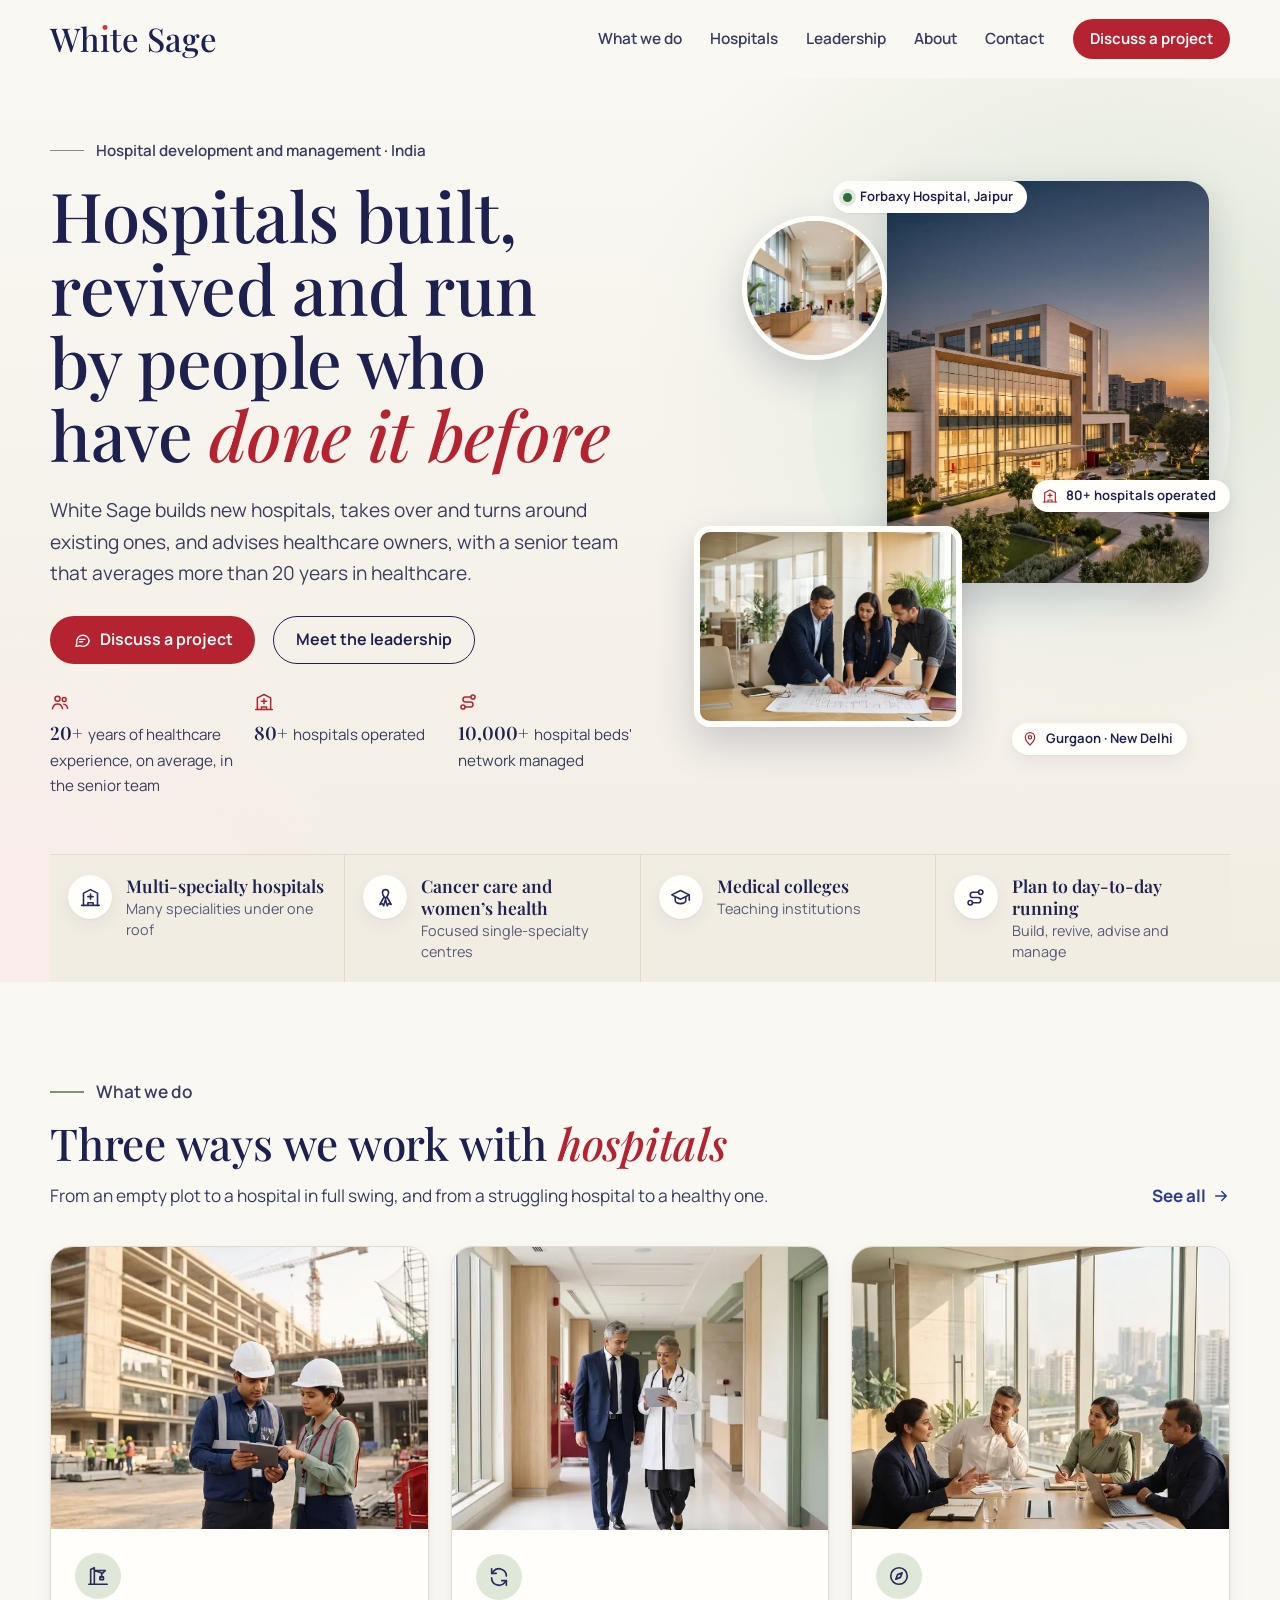
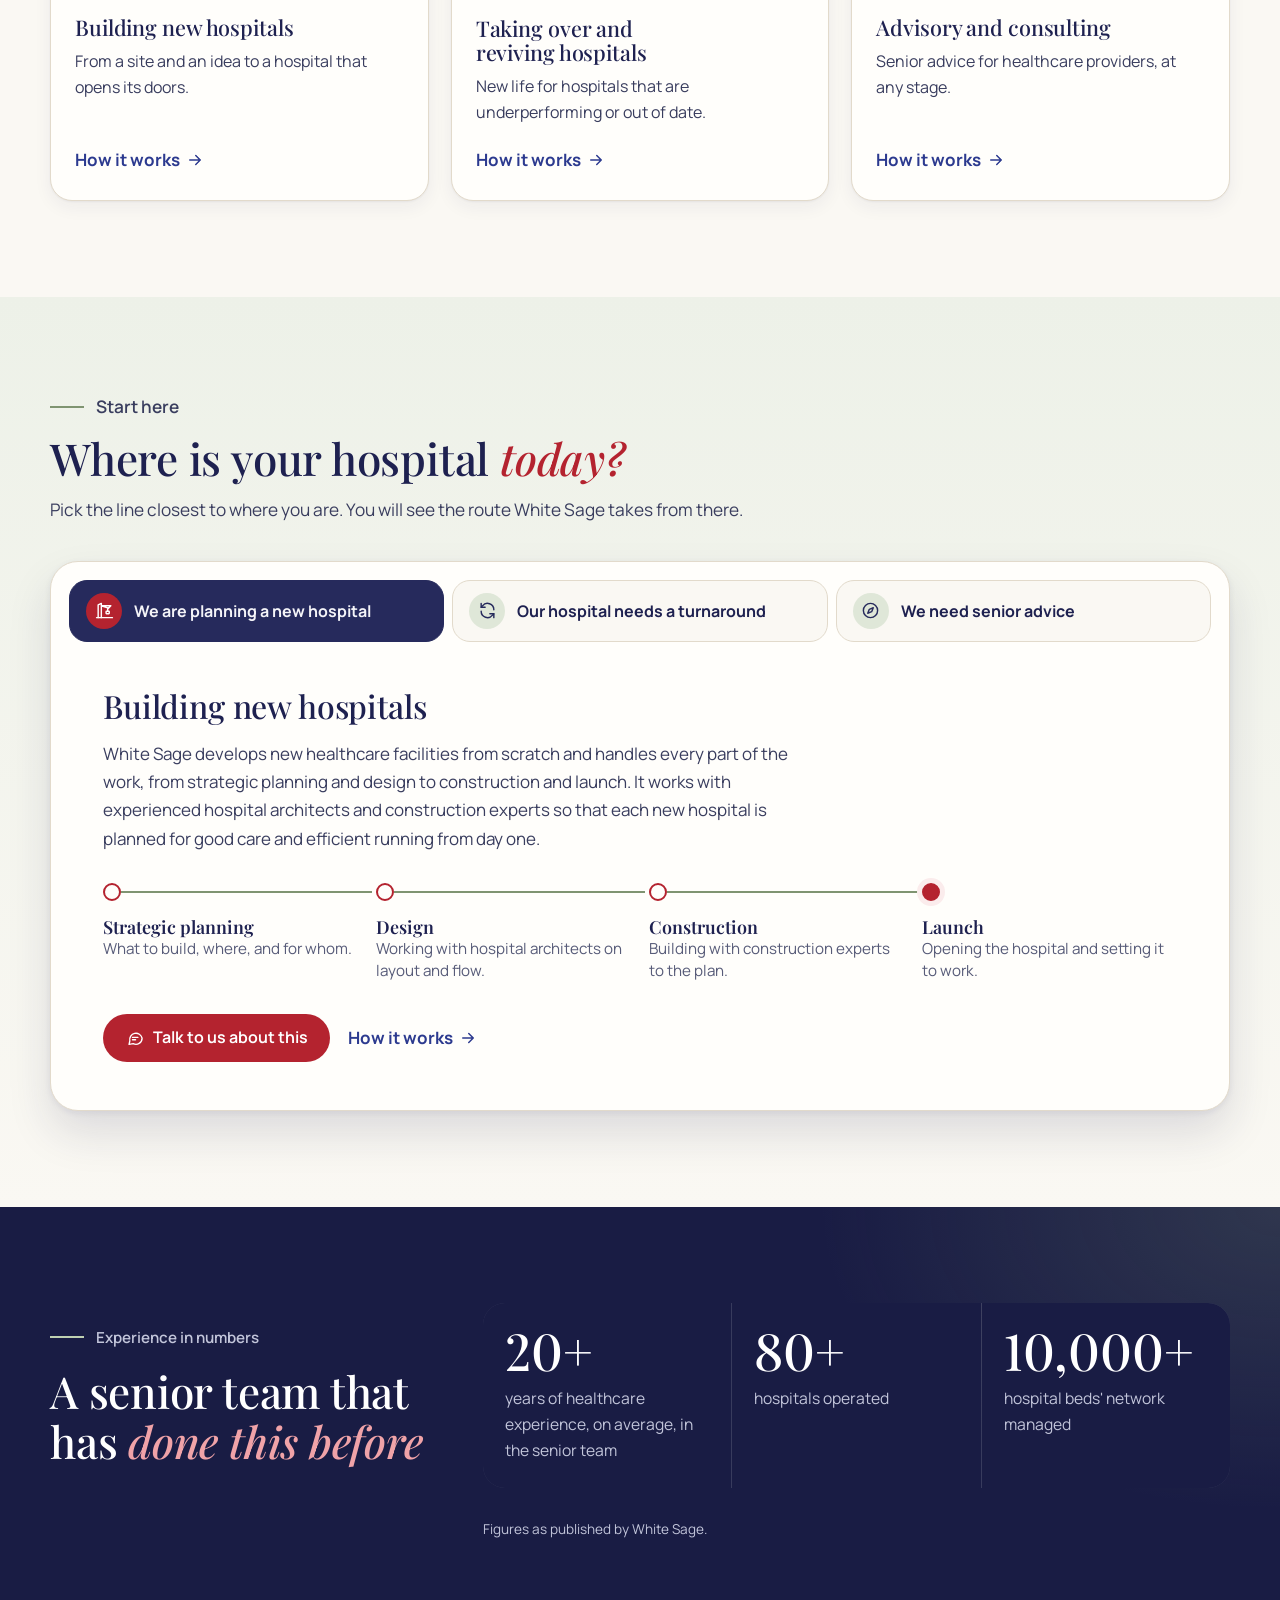
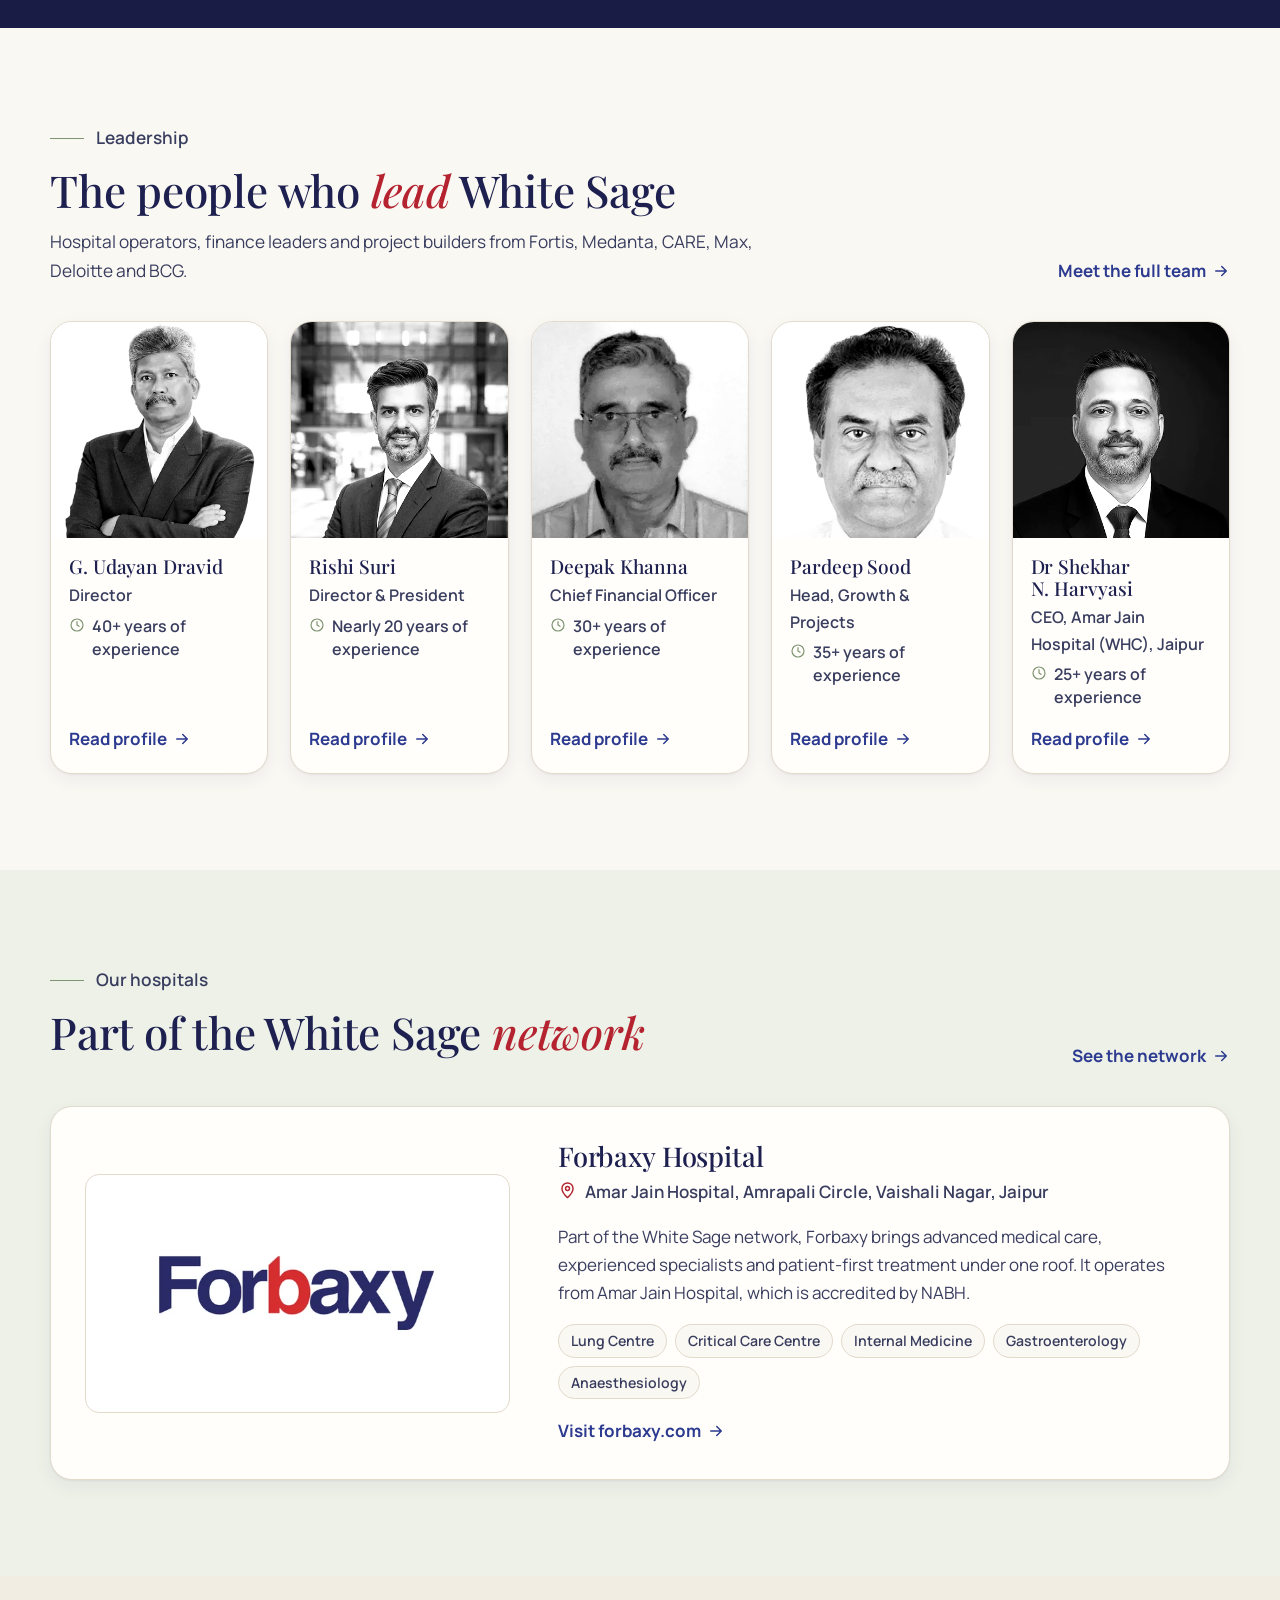
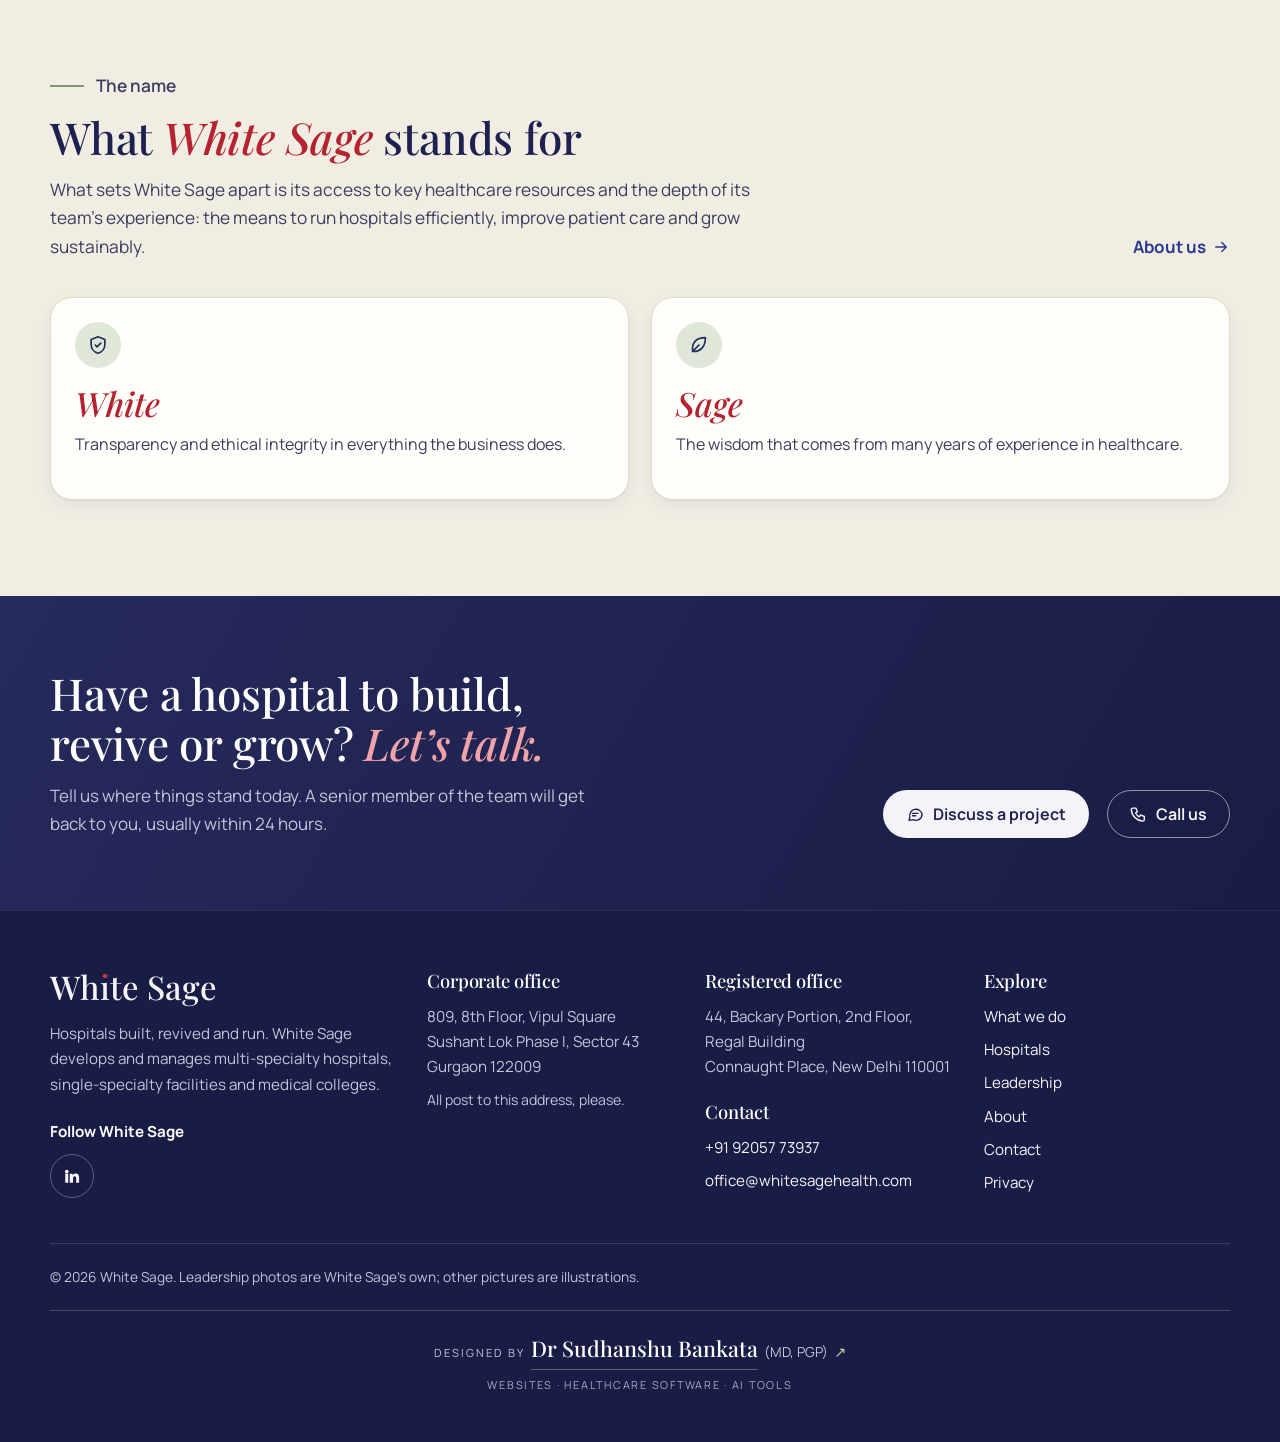
==== commit bb423903: "Headings in Playfair Display; phone hero, icons and labels fixed Bodoni Moda's hairlines broke up on" ====
--- a/index.html
+++ b/index.html
@@ -21,10 +21,10 @@
 <link rel="icon" href="assets/img/favicon.svg" type="image/svg+xml">
 <link rel="icon" href="assets/img/favicon-32.png" sizes="32x32" type="image/png">
 <link rel="apple-touch-icon" href="assets/img/apple-touch-icon.png">
-<link rel="preload" href="assets/fonts/bodoni.woff2" as="font" type="font/woff2" crossorigin>
+<link rel="preload" href="assets/fonts/playfair.woff2" as="font" type="font/woff2" crossorigin>
 <link rel="preload" href="assets/fonts/manrope.woff2" as="font" type="font/woff2" crossorigin>
 <link rel="preload" as="image" href="assets/img/pics/hero-main.webp" fetchpriority="high" media="(min-width: 900px)">
-<link rel="stylesheet" href="assets/css/site.css?v=835ce0eeab">
+<link rel="stylesheet" href="assets/css/site.css?v=964131fcc5">
 <script type="application/ld+json">{"@context": "https://schema.org", "@graph": [{"@type": "Organization", "@id": "https://drbankata.github.io/white-sage/#org", "name": "White Sage", "url": "https://drbankata.github.io/white-sage/", "logo": "https://drbankata.github.io/white-sage/assets/img/logo-512.png", "description": "White Sage develops and manages multi-specialty hospitals, single-specialty facilities focused on cancer care and women's health, and medical colleges.", "email": "office@whitesagehealth.com", "telephone": "+91-9205773937", "sameAs": ["https://www.linkedin.com/company/white-sage-health/"], "address": {"@type": "PostalAddress", "streetAddress": "809, 8th Floor, Vipul Square, Sushant Lok Phase I, Sector 43", "addressLocality": "Gurgaon", "addressRegion": "Haryana", "postalCode": "122009", "addressCountry": "IN"}}, {"@type": "WebSite", "@id": "https://drbankata.github.io/white-sage/#website", "name": "White Sage", "url": "https://drbankata.github.io/white-sage/", "publisher": {"@id": "https://drbankata.github.io/white-sage/#org"}}]}</script>
 <script type="application/ld+json">{"@context": "https://schema.org", "@type": "Service", "name": "Building new hospitals", "description": "White Sage develops new healthcare facilities from scratch and handles every part of the work, from strategic planning and design to construction and launch. It works with experienced hospital architects and construction experts so that each new hospital is planned for good care and efficient running from day one.", "provider": {"@id": "https://drbankata.github.io/white-sage/#org"}}</script>
 <script type="application/ld+json">{"@context": "https://schema.org", "@type": "Service", "name": "Taking over and reviving hospitals", "description": "White Sage takes over and transforms hospitals that are underperforming or outdated. The work starts with a full assessment, then makes planned improvements to operations, infrastructure and patient care, bringing the hospital up to modern standards.", "provider": {"@id": "https://drbankata.github.io/white-sage/#org"}}</script>
@@ -221,6 +221,6 @@
     <p class="small muted dlg-foot">Nothing is stored on this website. Your message goes only where you send it.</p>
   </div>
 </dialog>
-<script src="assets/js/site.js?v=835ce0eeab" defer></script>
+<script src="assets/js/site.js?v=964131fcc5" defer></script>
 </body>
 </html>
--- a/assets/css/site.css
+++ b/assets/css/site.css
@@ -3,8 +3,8 @@
    Mobile-first. Breakpoints: 640 / 900 / 1100 (desktop menu) / 1280. Colours ONLY from the :root tokens.
    ===================================================================== */
 
-@font-face { font-family: "Bodoni Moda"; src: url("../fonts/bodoni.woff2") format("woff2"); font-weight: 400 900; font-style: normal; font-display: swap; }
-@font-face { font-family: "Bodoni Moda"; src: url("../fonts/bodoni-italic.woff2") format("woff2"); font-weight: 400 900; font-style: italic; font-display: swap; }
+@font-face { font-family: "Playfair Display"; src: url("../fonts/playfair.woff2") format("woff2"); font-weight: 400 900; font-style: normal; font-display: swap; }
+@font-face { font-family: "Playfair Display"; src: url("../fonts/playfair-italic.woff2") format("woff2"); font-weight: 400 900; font-style: italic; font-display: swap; }
 @font-face { font-family: "Manrope"; src: url("../fonts/manrope.woff2") format("woff2"); font-weight: 200 800; font-style: normal; font-display: swap; }
 
 :root {
@@ -34,7 +34,7 @@
   --on-dark-soft: #C2C5DA;
   --ok: #2E6B3A;
 
-  --serif: "Bodoni Moda", "Didot", "Bodoni 72", Georgia, serif;
+  --serif: "Playfair Display", Georgia, "Times New Roman", serif;   /* holds its strokes at 1x (MarkBank D-67); Bodoni Moda did not */
   --sans: "Manrope", system-ui, -apple-system, "Segoe UI", Roboto, sans-serif;
 
   --gutter: 20px;
@@ -62,6 +62,7 @@
 p, li, dd, dt, address, h1, h2, h3, h4, td, th, summary { overflow-wrap: break-word; }
 ul, ol { margin: 0 0 1em; padding-left: 1.2em; }
 h1, h2, h3, h4 { font-family: var(--serif); font-weight: 500; line-height: 1.14; margin: 0 0 .5em; letter-spacing: -.005em; text-wrap: balance; color: var(--ink); }
+h1, h2, h3, h4, .wm, .stats b, .trust b, .route b, .benefits b, .fh, .faq summary { font-variant-numeric: lining-nums; }   /* Playfair's default old-style digits looked uneven in 20+, 80+, 10,000+ */
 h1 { font-size: clamp(2.3rem, 6.4vw, 4.3rem); line-height: 1.06; }
 h2 { font-size: clamp(1.8rem, 4vw, 2.75rem); }
 h3 { font-size: 1.35rem; }
@@ -92,7 +93,8 @@
 .sec-head h2 { margin-bottom: .3em; }
 .sec-head p { color: var(--ink-2); font-size: 1.08rem; margin: 0; }
 .sec-head .kicker { margin-bottom: 12px; }
-.kicker { display: flex; align-items: center; gap: 12px; font-size: .95rem; font-weight: 600; color: var(--ink-2); margin: 0 0 16px; }
+.kicker { display: flex; align-items: center; gap: 12px; font-size: .95rem; font-weight: 600; color: var(--ink-2); margin: 0 0 16px; text-wrap: balance; }
+@media (max-width: 639px) { .hero .kicker .rule { display: none; } }
 .kicker .rule { width: 34px; height: 1.5px; background: var(--sage); flex: none; }
 .kicker-light { color: var(--on-dark-soft); }
 .kicker-light .rule { background: var(--sage-light); }
@@ -123,9 +125,9 @@
 .head-in { display: flex; align-items: center; gap: 16px; height: 100%; }
 .brand { display: inline-flex; align-items: center; text-decoration: none; color: var(--ink); min-width: 0; margin-right: auto; }
 .brand:hover { color: var(--ink); }
-.wm { font-family: var(--serif); font-weight: 500; font-size: 1.85rem; line-height: 1; letter-spacing: .01em; white-space: nowrap; }
+.wm { font-family: var(--serif); font-weight: 500; font-size: 1.8rem; line-height: 1; white-space: nowrap; }
 .wm-i { position: relative; }
-.wm-i::after { content: ""; position: absolute; left: 50%; top: .38em; width: .15em; height: .15em; border-radius: 50%; background: var(--dot); transform: translateX(-50%); }
+.wm-i::after { content: ""; position: absolute; left: 50%; top: .25em; width: .15em; height: .15em; border-radius: 50%; background: var(--dot); transform: translateX(-50%); }
 .menu-btn { width: 46px; height: 46px; border: 0; background: transparent; border-radius: 50%; display: grid; place-items: center; cursor: pointer; color: var(--ink); flex: none; }
 .menu-btn svg { width: 26px; height: 26px; }
 .head-cta { display: none; }
@@ -183,7 +185,13 @@
 .hchip-b { left: 26%; top: 0; }
 .hchip-c { right: 8%; bottom: 0; }
 .live-dot { width: 9px; height: 9px; border-radius: 50%; background: var(--ok); box-shadow: 0 0 0 4px rgba(46, 107, 58, .15); flex: none; }
-@media (max-width: 420px) { .hchip { font-size: .72rem; padding: 6px 10px 6px 8px; white-space: normal; max-width: 64%; } .hchip svg { width: 14px; height: 14px; } .hchip-b { left: 18%; } }
+/* phones: one picture and one chip (the full collage crowds a small screen) */
+@media (max-width: 639px) {
+  .collage { aspect-ratio: auto; max-width: 440px; padding: 0 14px 14px 0; }
+  .collage .halo, .c-plan, .c-lobby, .hchip-b, .hchip-c { display: none; }
+  .collage .c-main { position: relative; right: auto; top: auto; width: 100%; }
+  .collage .hchip-a { right: 26px; top: auto; bottom: 30px; font-size: .78rem; }
+}
 
 .benefits { position: relative; display: grid; grid-template-columns: minmax(0, 1fr); gap: 1px; margin-top: 40px; background: var(--line); border-top: 1px solid var(--line); }
 .benefits > div { background: var(--paper-2); padding: 18px 4px 18px 0; display: flex; gap: 14px; align-items: flex-start; min-width: 0; }
@@ -249,8 +257,9 @@
   .person .card-body { padding: 16px 16px 16px 18px; }
 }
 .role { color: var(--ink-2); font-size: .95rem; font-weight: 600; margin: 0 0 6px; }
-.yrs { display: inline-flex; align-items: center; gap: 6px; color: var(--ink-3); font-size: .88rem; font-weight: 600; margin: 0 0 12px; }
-.yrs svg { width: 16px; height: 16px; color: var(--sage); }
+.yrs { display: flex; align-items: flex-start; gap: 7px; color: var(--ink-3); font-size: .88rem; font-weight: 600; line-height: 1.45; margin: 0 0 12px; }
+.yrs svg { width: 16px; height: 16px; flex: none; margin-top: .14em; color: var(--sage); }
+.profile .role .yrs { display: inline-flex; }
 
 /* chips (lists of organisations, centres, degrees) */
 .tags { display: flex; flex-wrap: wrap; gap: 8px; list-style: none; padding: 0; margin: 0 0 18px; }
@@ -341,6 +350,8 @@
 .feature-logo img { width: 100%; max-width: 380px; height: auto; }
 .feature-copy h2, .feature-copy h3 { margin-bottom: 6px; }
 .feature-copy h3 { font-size: 1.7rem; }
+.feature-copy h3.h4 { font-family: var(--sans); font-size: .95rem; font-weight: 700; margin: 18px 0 8px; }
+.feature-lg { align-items: start; }
 .where { display: flex; gap: 8px; align-items: flex-start; color: var(--ink-2); font-weight: 600; }
 .where svg { width: 19px; height: 19px; color: var(--red); flex: none; margin-top: 3px; }
 .feature-copy > p { color: var(--ink-2); }
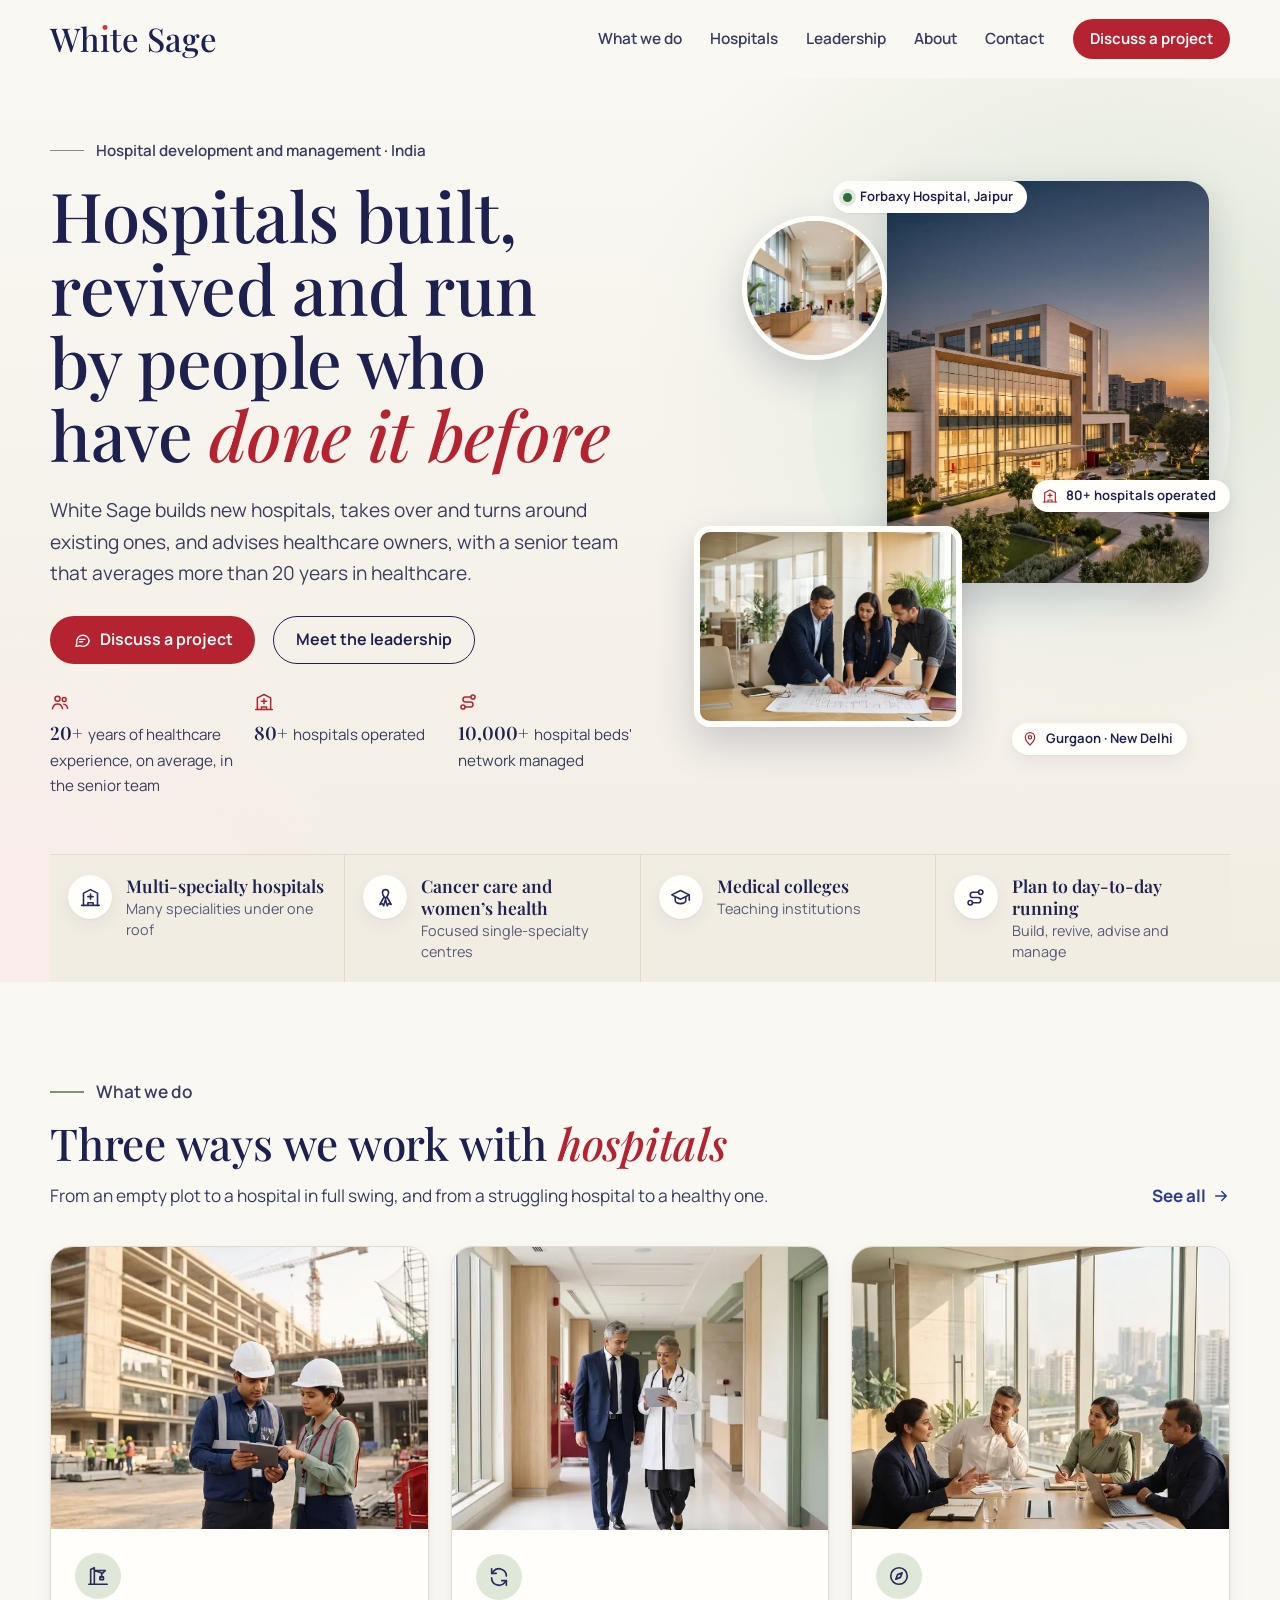
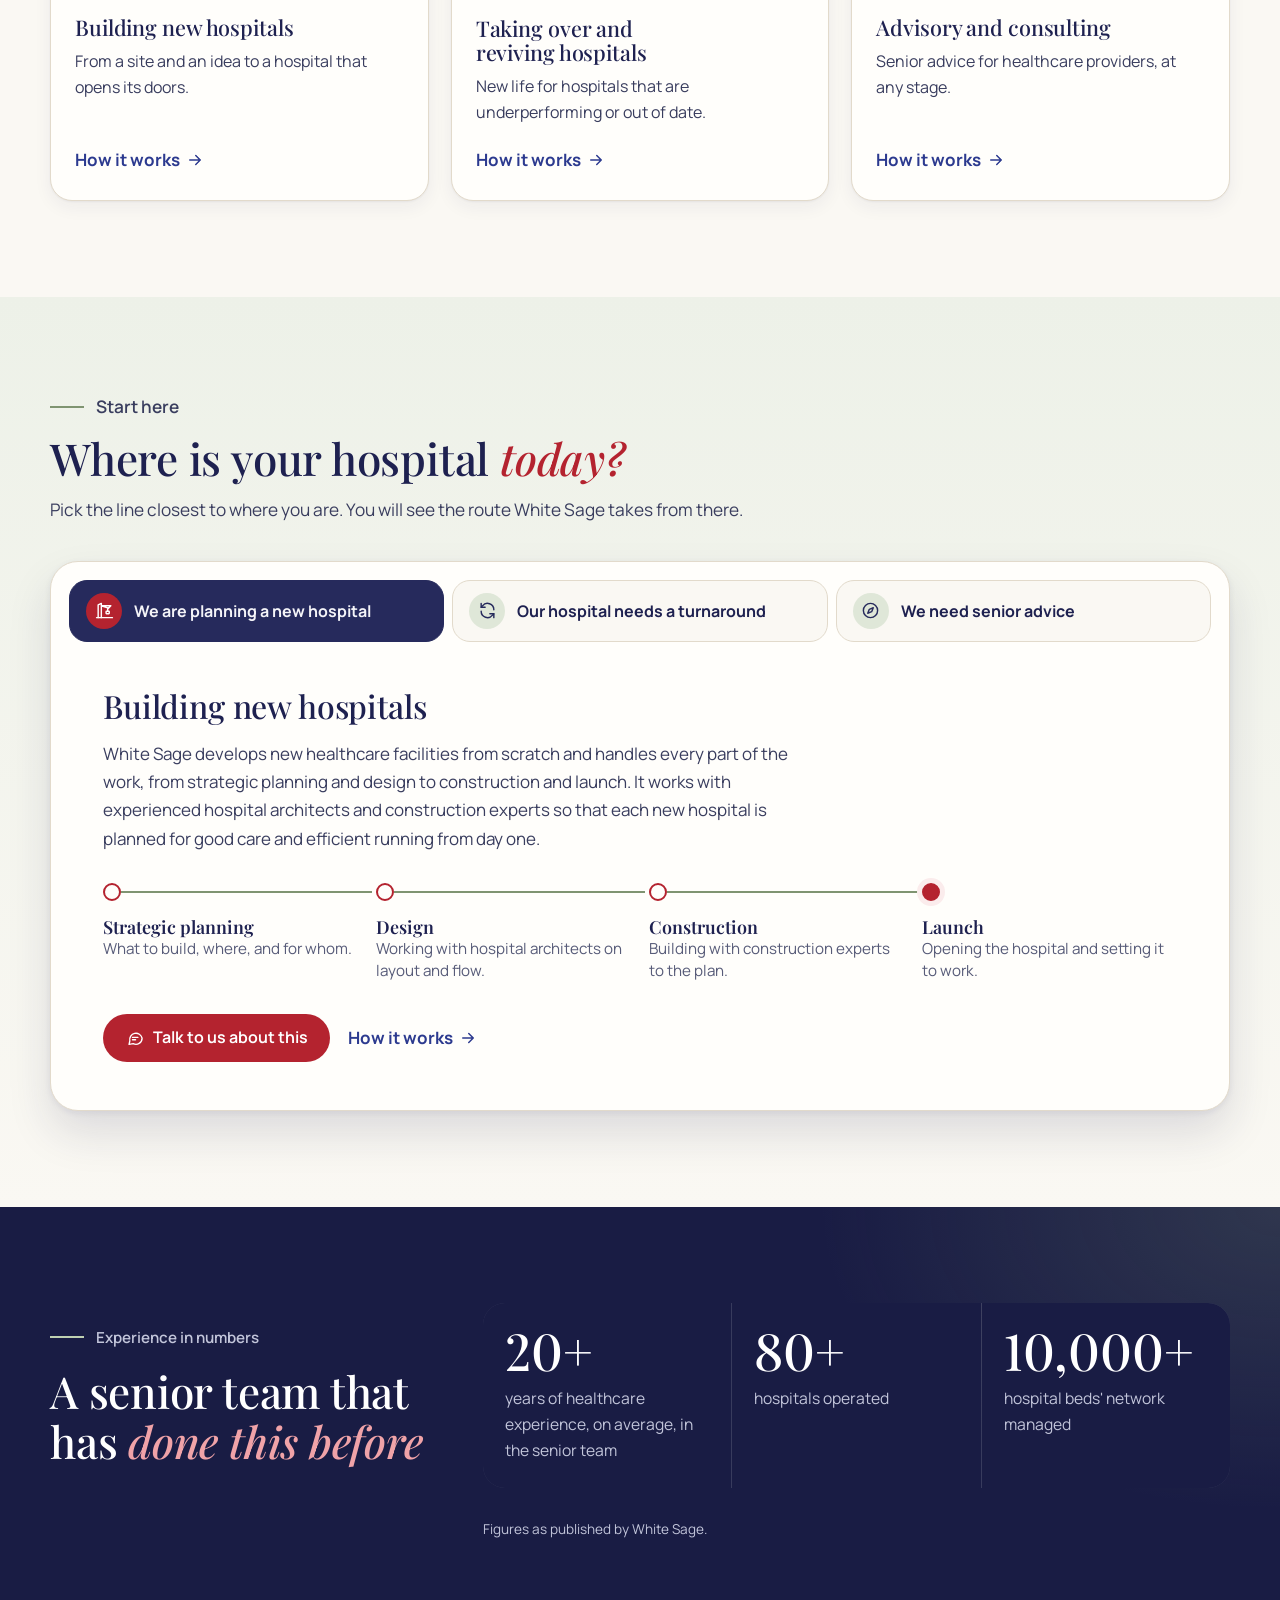
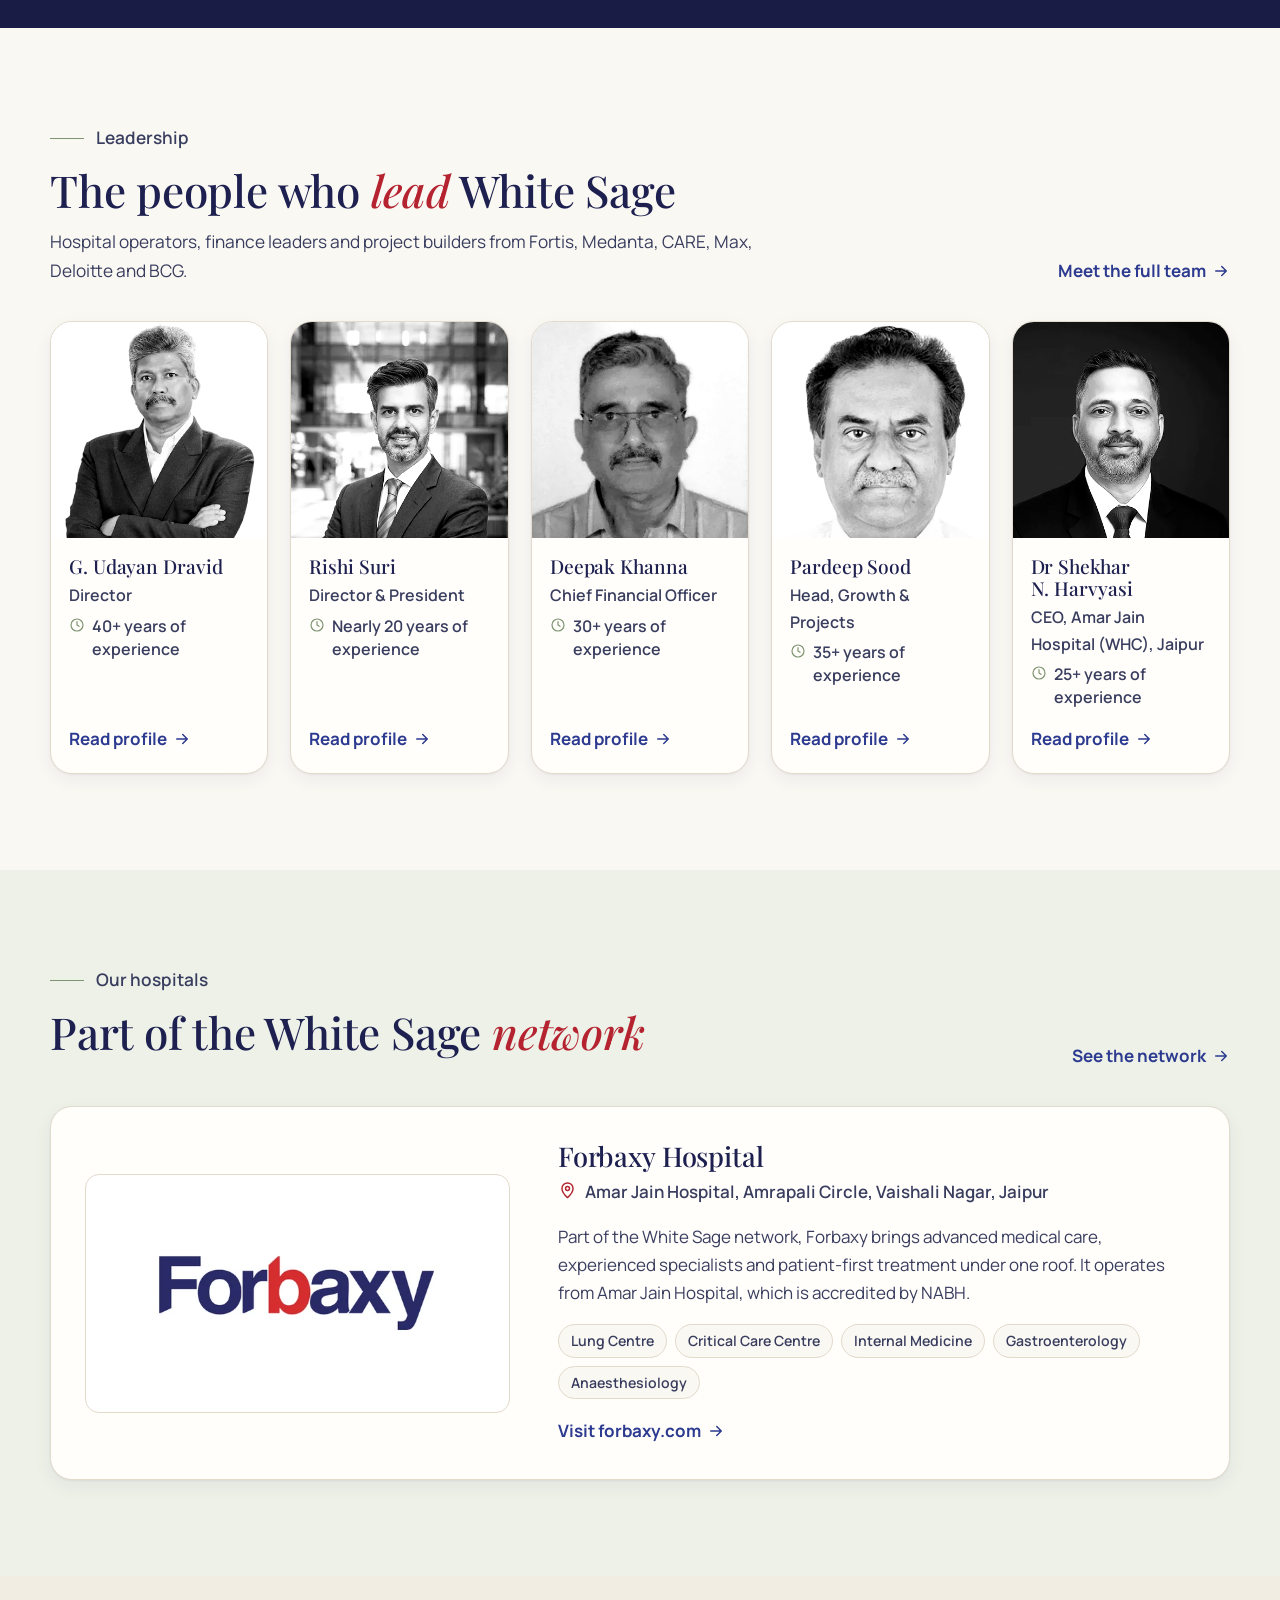
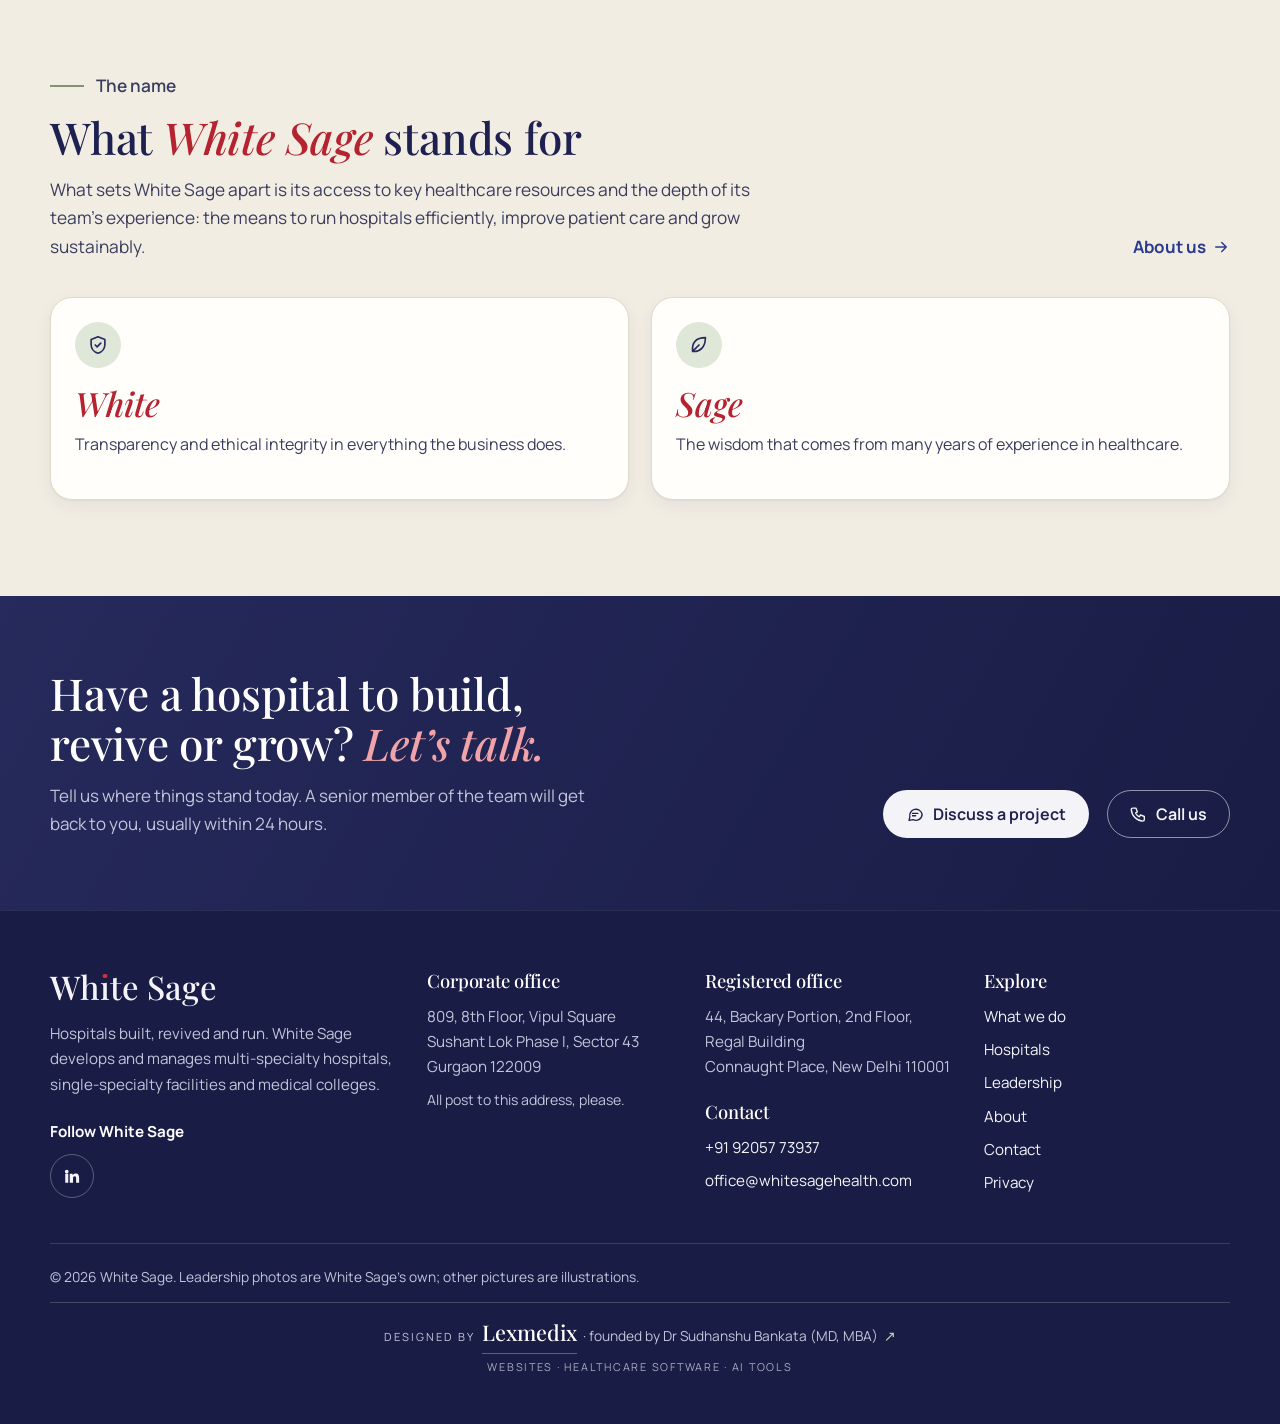
==== commit 514f4085: "Footer credit: Designed by Lexmedix, founded by Dr Sudhanshu Bankata (MD, MBA) Studio standard 11 as" ====
--- a/index.html
+++ b/index.html
@@ -24,7 +24,7 @@
 <link rel="preload" href="assets/fonts/playfair.woff2" as="font" type="font/woff2" crossorigin>
 <link rel="preload" href="assets/fonts/manrope.woff2" as="font" type="font/woff2" crossorigin>
 <link rel="preload" as="image" href="assets/img/pics/hero-main.webp" fetchpriority="high" media="(min-width: 900px)">
-<link rel="stylesheet" href="assets/css/site.css?v=964131fcc5">
+<link rel="stylesheet" href="assets/css/site.css?v=cd726cce4c">
 <script type="application/ld+json">{"@context": "https://schema.org", "@graph": [{"@type": "Organization", "@id": "https://drbankata.github.io/white-sage/#org", "name": "White Sage", "url": "https://drbankata.github.io/white-sage/", "logo": "https://drbankata.github.io/white-sage/assets/img/logo-512.png", "description": "White Sage develops and manages multi-specialty hospitals, single-specialty facilities focused on cancer care and women's health, and medical colleges.", "email": "office@whitesagehealth.com", "telephone": "+91-9205773937", "sameAs": ["https://www.linkedin.com/company/white-sage-health/"], "address": {"@type": "PostalAddress", "streetAddress": "809, 8th Floor, Vipul Square, Sushant Lok Phase I, Sector 43", "addressLocality": "Gurgaon", "addressRegion": "Haryana", "postalCode": "122009", "addressCountry": "IN"}}, {"@type": "WebSite", "@id": "https://drbankata.github.io/white-sage/#website", "name": "White Sage", "url": "https://drbankata.github.io/white-sage/", "publisher": {"@id": "https://drbankata.github.io/white-sage/#org"}}]}</script>
 <script type="application/ld+json">{"@context": "https://schema.org", "@type": "Service", "name": "Building new hospitals", "description": "White Sage develops new healthcare facilities from scratch and handles every part of the work, from strategic planning and design to construction and launch. It works with experienced hospital architects and construction experts so that each new hospital is planned for good care and efficient running from day one.", "provider": {"@id": "https://drbankata.github.io/white-sage/#org"}}</script>
 <script type="application/ld+json">{"@context": "https://schema.org", "@type": "Service", "name": "Taking over and reviving hospitals", "description": "White Sage takes over and transforms hospitals that are underperforming or outdated. The work starts with a full assessment, then makes planned improvements to operations, infrastructure and patient care, bringing the hospital up to modern standards.", "provider": {"@id": "https://drbankata.github.io/white-sage/#org"}}</script>
@@ -196,7 +196,7 @@
     <div class="foot-legal">
       <p>&copy; <span data-year>2026</span> White Sage. Leadership photos are White Sage&rsquo;s own; other pictures are illustrations.</p>
     </div>
-    <div class="made-by"><a class="mb" href="https://lexmedix.in/services/" target="_blank" rel="noopener"><span class="mb-main"><span class="mb-pre">Designed by</span> <span class="mb-name">Dr Sudhanshu Bankata</span> <span class="mb-cred">(MD, PGP)</span><span class="mb-arrow" aria-hidden="true">&#8599;</span></span><span class="mb-sr">, </span><span class="mb-sub">Websites &middot; Healthcare software &middot; AI tools</span><span class="mb-sr"> (opens in a new tab)</span></a></div>
+    <div class="made-by"><a class="mb" href="https://lexmedix.in/services/" target="_blank" rel="noopener"><span class="mb-main"><span class="mb-pre">Designed by</span> <span class="mb-name">Lexmedix</span> <span class="mb-cred"><span class="mb-dot" aria-hidden="true">&middot; </span><span class="mb-sr">, </span>founded by Dr Sudhanshu Bankata (MD, MBA)</span><span class="mb-arrow" aria-hidden="true">&#8599;</span></span><span class="mb-sr">, </span><span class="mb-sub">Websites &middot; Healthcare software &middot; AI tools</span><span class="mb-sr"> (opens in a new tab)</span></a></div>
   </div>
 </footer>
 <nav class="mbar" aria-label="Quick actions">
@@ -221,6 +221,6 @@
     <p class="small muted dlg-foot">Nothing is stored on this website. Your message goes only where you send it.</p>
   </div>
 </dialog>
-<script src="assets/js/site.js?v=964131fcc5" defer></script>
+<script src="assets/js/site.js?v=cd726cce4c" defer></script>
 </body>
 </html>
--- a/assets/css/site.css
+++ b/assets/css/site.css
@@ -488,8 +488,8 @@
 }
 
 /* ---------- Designer credit ("Designed by", footer) — studio standard 11 ---------- */
-.made-by { margin-top: 22px; padding-top: 20px; border-top: 1px solid var(--mb-line); display: flex; justify-content: center; text-align: center; min-width: 0; }
-.made-by .mb { display: inline-flex; flex-direction: column; align-items: center; gap: 6px; min-height: 44px; justify-content: center; max-width: 100%; color: var(--mb-text); text-decoration: none; overflow-wrap: anywhere; position: relative; }
+.made-by { margin-top: 14px; padding-top: 12px; border-top: 1px solid var(--mb-line); display: flex; justify-content: center; text-align: center; min-width: 0; }
+.made-by .mb { display: inline-flex; flex-direction: column; align-items: center; gap: 4px; min-height: 44px; justify-content: center; max-width: 100%; color: var(--mb-text); text-decoration: none; overflow-wrap: anywhere; position: relative; }
 .made-by .mb:hover { text-decoration: none; color: var(--mb-text); }
 .made-by .mb-main { display: inline-flex; flex-wrap: wrap; align-items: baseline; justify-content: center; gap: 0 .4em; min-width: 0; }
 .made-by .mb-pre { font-family: var(--mb-pre-font); font-style: var(--mb-pre-style, normal); font-size: var(--mb-pre-size, 1.1rem); color: var(--mb-muted); letter-spacing: var(--mb-pre-ls, 0); text-transform: var(--mb-pre-tt, none); }
@@ -502,5 +502,6 @@
 .made-by .mb:hover .mb-arrow, .made-by .mb:focus-visible .mb-arrow { transform: translate(3px, -3px); }
 .made-by .mb:focus-visible { outline: 2px solid var(--mb-accent); outline-offset: 4px; border-radius: 4px; }
 @media (prefers-reduced-motion: reduce) { .made-by .mb-name, .made-by .mb-arrow { transition: none; } }
+@media (max-width: 480px) { .made-by .mb-dot { display: none; } }
 /* skin: set from this site's tokens (standard 11) */
 .made-by { --mb-line: rgba(191, 208, 178, .25); --mb-text: var(--on-dark); --mb-muted: var(--on-dark-soft); --mb-accent: var(--sage-light); --mb-rest: rgba(191, 208, 178, .4); --mb-pre-font: var(--sans); --mb-pre-size: .7rem; --mb-pre-ls: .18em; --mb-pre-tt: uppercase; --mb-name-font: var(--serif); --mb-name-weight: 500; --mb-name-size: 1.35rem; --mb-name-color: #fff; --mb-sub-font: var(--sans); --mb-cred-font: var(--sans); }
